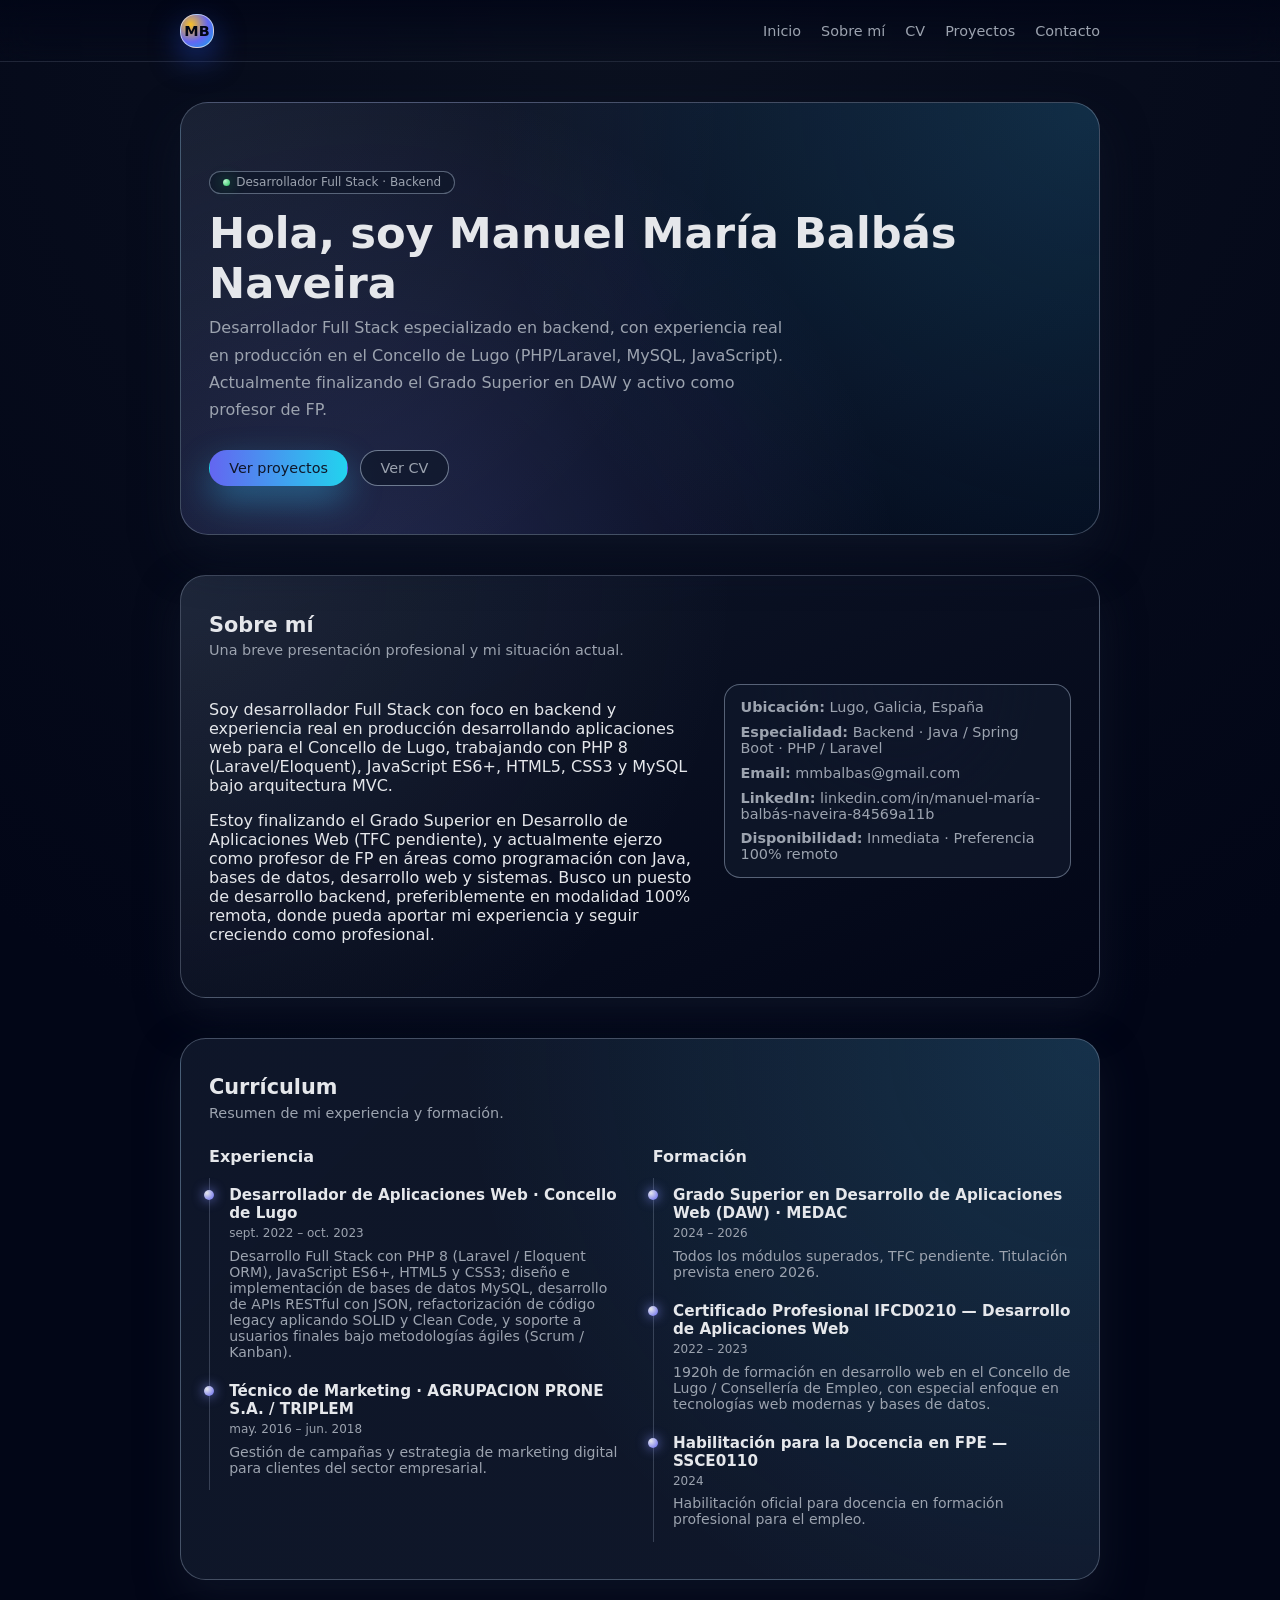
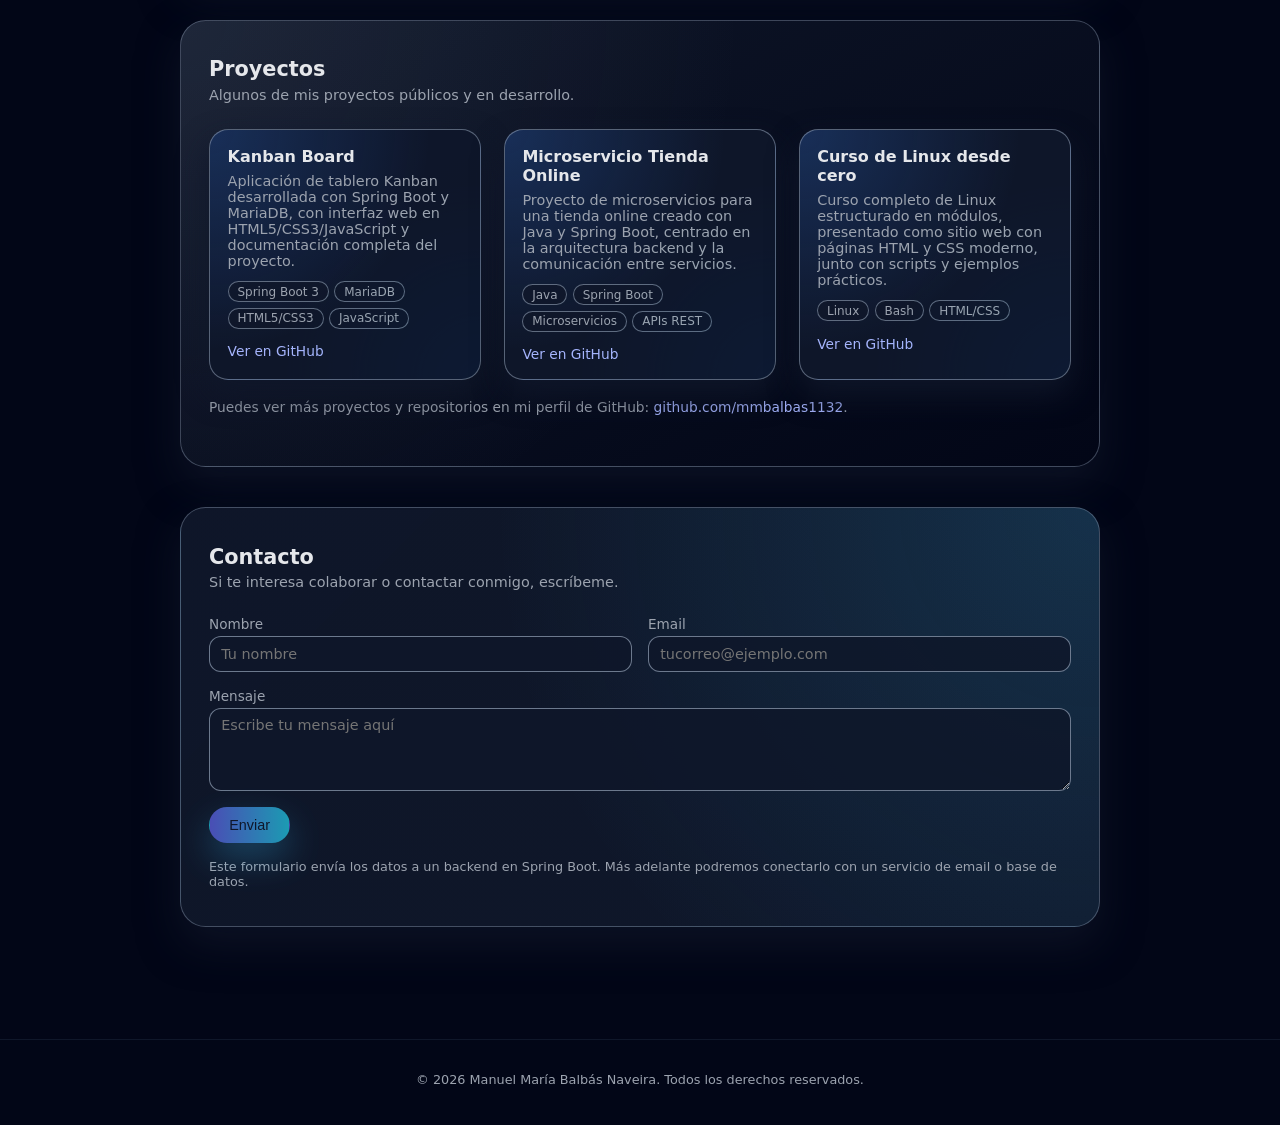
==== index.html @ 6eaaa9d7 "Initial commit" ====
<!DOCTYPE html>
<html lang="es">
  <head>
    <meta charset="UTF-8" />
    <meta name="viewport" content="width=device-width, initial-scale=1.0" />
    <title>Portafolio de Manuel María Balbás Naveira</title>
    <link rel="stylesheet" href="styles.css" />
  </head>
  <body>
    <header class="header">
      <div class="header__inner">
        <div class="logo">MB</div>
        <nav class="nav">
          <a href="#inicio">Inicio</a>
          <a href="#sobre-mi">Sobre mí</a>
          <a href="#cv">CV</a>
          <a href="#proyectos">Proyectos</a>
          <a href="#contacto">Contacto</a>
        </nav>
      </div>
    </header>

    <main>
      <section id="inicio" class="hero">
        <div class="hero__content">
          <p class="hero__tag">Desarrollador Full Stack · Backend</p>
          <h1>Hola, soy Manuel María Balbás Naveira</h1>
          <p class="hero__subtitle">
            Desarrollador Full Stack especializado en backend, con experiencia real en producción
            en el Concello de Lugo (PHP/Laravel, MySQL, JavaScript). Actualmente finalizando el
            Grado Superior en DAW y activo como profesor de FP.
          </p>
          <div class="hero__actions">
            <a href="#proyectos" class="btn btn--primary">Ver proyectos</a>
            <a href="#cv" class="btn btn--ghost">Ver CV</a>
          </div>
        </div>
      </section>

      <section id="sobre-mi" class="section">
        <div class="section__header">
          <h2>Sobre mí</h2>
          <p>Una breve presentación profesional y mi situación actual.</p>
        </div>
        <div class="grid-2">
          <div>
            <p>
              Soy desarrollador Full Stack con foco en backend y experiencia real en producción
              desarrollando aplicaciones web para el Concello de Lugo, trabajando con PHP 8
              (Laravel/Eloquent), JavaScript ES6+, HTML5, CSS3 y MySQL bajo arquitectura MVC.
            </p>
            <p>
              Estoy finalizando el Grado Superior en Desarrollo de Aplicaciones Web (TFC pendiente),
              y actualmente ejerzo como profesor de FP en áreas como programación con Java,
              bases de datos, desarrollo web y sistemas. Busco un puesto de desarrollo backend,
              preferiblemente en modalidad 100% remota, donde pueda aportar mi experiencia y seguir
              creciendo como profesional.
            </p>
          </div>
          <div class="section__info-list">
            <div><strong>Ubicación:</strong> Lugo, Galicia, España</div>
            <div><strong>Especialidad:</strong> Backend · Java / Spring Boot · PHP / Laravel</div>
            <div><strong>Email:</strong> mmbalbas@gmail.com</div>
            <div><strong>LinkedIn:</strong> linkedin.com/in/manuel-maría-balbás-naveira-84569a11b</div>
            <div><strong>Disponibilidad:</strong> Inmediata · Preferencia 100% remoto</div>
          </div>
        </div>
      </section>

      <section id="cv" class="section section--alt">
        <div class="section__header">
          <h2>Currículum</h2>
          <p>Resumen de mi experiencia y formación.</p>
        </div>
        <div class="cv">
          <div class="cv__column">
            <h3>Experiencia</h3>
            <ul class="timeline">
              <li>
                <h4>Desarrollador de Aplicaciones Web · Concello de Lugo</h4>
                <span class="timeline__date">sept. 2022 – oct. 2023</span>
                <p>
                  Desarrollo Full Stack con PHP 8 (Laravel / Eloquent ORM), JavaScript ES6+, HTML5 y
                  CSS3; diseño e implementación de bases de datos MySQL, desarrollo de APIs RESTful
                  con JSON, refactorización de código legacy aplicando SOLID y Clean Code, y soporte
                  a usuarios finales bajo metodologías ágiles (Scrum / Kanban).
                </p>
              </li>
              <li>
                <h4>Técnico de Marketing · AGRUPACION PRONE S.A. / TRIPLEM</h4>
                <span class="timeline__date">may. 2016 – jun. 2018</span>
                <p>
                  Gestión de campañas y estrategia de marketing digital para clientes del sector
                  empresarial.
                </p>
              </li>
            </ul>
          </div>
          <div class="cv__column">
            <h3>Formación</h3>
            <ul class="timeline">
              <li>
                <h4>Grado Superior en Desarrollo de Aplicaciones Web (DAW) · MEDAC</h4>
                <span class="timeline__date">2024 – 2026</span>
                <p>
                  Todos los módulos superados, TFC pendiente. Titulación prevista enero 2026.
                </p>
              </li>
              <li>
                <h4>Certificado Profesional IFCD0210 — Desarrollo de Aplicaciones Web</h4>
                <span class="timeline__date">2022 – 2023</span>
                <p>
                  1920h de formación en desarrollo web en el Concello de Lugo / Consellería de Empleo,
                  con especial enfoque en tecnologías web modernas y bases de datos.
                </p>
              </li>
              <li>
                <h4>Habilitación para la Docencia en FPE — SSCE0110</h4>
                <span class="timeline__date">2024</span>
                <p>Habilitación oficial para docencia en formación profesional para el empleo.</p>
              </li>
            </ul>
          </div>
        </div>
      </section>

      <section id="proyectos" class="section">
        <div class="section__header">
          <h2>Proyectos</h2>
          <p>Algunos de mis proyectos públicos y en desarrollo.</p>
        </div>
        <div class="projects-grid">
          <article class="card">
            <h3>Kanban Board</h3>
            <p>
              Aplicación de tablero Kanban desarrollada con Spring Boot y MariaDB, con interfaz web
              en HTML5/CSS3/JavaScript y documentación completa del proyecto.
            </p>
            <div class="card__tags">
              <span>Spring Boot 3</span>
              <span>MariaDB</span>
              <span>HTML5/CSS3</span>
              <span>JavaScript</span>
            </div>
            <a href="https://github.com/mmbalbas1132/kanban-board" class="card__link" target="_blank" rel="noreferrer">
              Ver en GitHub
            </a>
          </article>
          <article class="card">
            <h3>Microservicio Tienda Online</h3>
            <p>
              Proyecto de microservicios para una tienda online creado con Java y Spring Boot,
              centrado en la arquitectura backend y la comunicación entre servicios.
            </p>
            <div class="card__tags">
              <span>Java</span>
              <span>Spring Boot</span>
              <span>Microservicios</span>
              <span>APIs REST</span>
            </div>
            <a
              href="https://github.com/mmbalbas1132/Microservicio_Spring_Boot_Core_de_Tienda_Online"
              class="card__link"
              target="_blank"
              rel="noreferrer"
            >
              Ver en GitHub
            </a>
          </article>
          <article class="card">
            <h3>Curso de Linux desde cero</h3>
            <p>
              Curso completo de Linux estructurado en módulos, presentado como sitio web con
              páginas HTML y CSS moderno, junto con scripts y ejemplos prácticos.
            </p>
            <div class="card__tags">
              <span>Linux</span>
              <span>Bash</span>
              <span>HTML/CSS</span>
            </div>
            <a
              href="https://github.com/mmbalbas1132/linux-curso-desde-cero"
              class="card__link"
              target="_blank"
              rel="noreferrer"
            >
              Ver en GitHub
            </a>
          </article>
        </div>
        <p style="margin-top: 1.2rem; font-size: 0.86rem; color: #9ca3af;">
          Puedes ver más proyectos y repositorios en mi perfil de GitHub:
          <a
            href="https://github.com/mmbalbas1132"
            target="_blank"
            rel="noreferrer"
            style="color: #a5b4fc;"
            >github.com/mmbalbas1132</a
          >.
        </p>
      </section>

      <section id="contacto" class="section section--alt">
        <div class="section__header">
          <h2>Contacto</h2>
          <p>Si te interesa colaborar o contactar conmigo, escríbeme.</p>
        </div>
        <form id="contact-form" class="contact-form">
          <div class="form-row">
            <div class="form-field">
              <label for="nombre">Nombre</label>
              <input id="nombre" name="nombre" type="text" placeholder="Tu nombre" required />
            </div>
            <div class="form-field">
              <label for="email">Email</label>
              <input
                id="email"
                name="email"
                type="email"
                placeholder="tucorreo@ejemplo.com"
                required
              />
            </div>
          </div>
          <div class="form-field">
              <label for="mensaje">Mensaje</label>
            <textarea
              id="mensaje"
                name="mensaje"
              rows="4"
              placeholder="Escribe tu mensaje aquí"
                required
              ></textarea>
          </div>
          <button type="submit" class="btn btn--primary">
            Enviar
          </button>
          <p class="form-note">
            Este formulario envía los datos a un backend en Spring Boot. Más adelante podremos
            conectarlo con un servicio de email o base de datos.
          </p>
        </form>
      </section>
    </main>

    <footer class="footer">
      <p>&copy; <span id="year"></span> Manuel María Balbás Naveira. Todos los derechos reservados.</p>
    </footer>

    <script>
      // Actualiza dinámicamente el año del pie de página
      document.getElementById("year").textContent = new Date().getFullYear();

      // Lógica del formulario de contacto (frontend)
      const form = document.getElementById("contact-form");
      form.addEventListener("submit", async (event) => {
        event.preventDefault();

        const nombre = document.getElementById("nombre").value.trim();
        const email = document.getElementById("email").value.trim();
        const mensaje = document.getElementById("mensaje").value.trim();

        // Validación mínima en cliente antes de llamar al backend
        if (!nombre || !email || !mensaje) {
          alert("Por favor, completa todos los campos.");
          return;
        }

        try {
          const response = await fetch("http://localhost:8080/api/contact", {
            method: "POST",
            headers: {
              "Content-Type": "application/json",
            },
            body: JSON.stringify({ nombre, email, mensaje }),
          });

          const data = await response.json().catch(() => null);

          if (!response.ok) {
            alert(
              (data && data.message) ||
                "Ha ocurrido un error al enviar el mensaje. Inténtalo de nuevo más tarde."
            );
            return;
          }

          alert((data && data.message) || "Mensaje enviado correctamente.");
          form.reset();
        } catch (error) {
          // Mensaje genérico para no filtrar detalles internos del servidor
          alert("No se ha podido contactar con el servidor. ¿Está el backend arrancado?");
        }
      });
    </script>
  </body>
</html>
---- styles.css ----
:root {
  --bg: #050816;
  --bg-alt: #0b1020;
  --card-bg: #111827;
  --accent: #6366f1;
  --accent-soft: rgba(99, 102, 241, 0.12);
  --accent-strong: rgba(129, 140, 248, 0.5);
  --text: #e5e7eb;
  --text-soft: #9ca3af;
  --border-subtle: rgba(148, 163, 184, 0.3);
  --radius-lg: 16px;
  --radius-pill: 999px;
  --shadow-soft: 0 22px 45px rgba(15, 23, 42, 0.65);
}

*,
*::before,
*::after {
  box-sizing: border-box;
}

body {
  margin: 0;
  font-family: system-ui, -apple-system, BlinkMacSystemFont, "Segoe UI", sans-serif;
  background: radial-gradient(circle at top, #0b1120 0, #020617 40%, #020617 100%);
  color: var(--text);
}

a {
  color: inherit;
  text-decoration: none;
}

img {
  max-width: 100%;
  display: block;
}

.header {
  position: sticky;
  top: 0;
  z-index: 20;
  backdrop-filter: blur(18px);
  background: linear-gradient(to bottom, rgba(2, 6, 23, 0.9), transparent);
  border-bottom: 1px solid rgba(148, 163, 184, 0.2);
}

.header__inner {
  max-width: 960px;
  margin: 0 auto;
  padding: 0.85rem 1.25rem;
  display: flex;
  align-items: center;
  justify-content: space-between;
}

.logo {
  width: 34px;
  height: 34px;
  border-radius: 1rem;
  background: radial-gradient(circle at 30% 30%, #fbbf24, #6366f1 55%, #0ea5e9 100%);
  border: 1px solid rgba(248, 250, 252, 0.6);
  display: flex;
  align-items: center;
  justify-content: center;
  font-weight: 700;
  font-size: 0.9rem;
  color: #020617;
  box-shadow: 0 12px 30px rgba(30, 64, 175, 0.65);
}

.nav {
  display: flex;
  gap: 1.25rem;
  font-size: 0.9rem;
}

.nav a {
  position: relative;
  color: var(--text-soft);
}

.nav a::after {
  content: "";
  position: absolute;
  left: 0;
  bottom: -0.25rem;
  width: 0;
  height: 2px;
  background: linear-gradient(to right, #6366f1, #22d3ee);
  border-radius: 999px;
  transition: width 0.25s ease;
}

.nav a:hover {
  color: var(--text);
}

.nav a:hover::after {
  width: 100%;
}

main {
  max-width: 960px;
  margin: 0 auto;
  padding: 1.5rem 1.25rem 3rem;
}

.hero {
  display: grid;
  grid-template-columns: minmax(0, 1.4fr);
  gap: 2.5rem;
  padding: 3.5rem 1.75rem 3rem;
  margin: 1rem 0 2rem;
  border-radius: 1.75rem;
  border: 1px solid rgba(148, 163, 184, 0.4);
  background:
    radial-gradient(circle at top right, rgba(56, 189, 248, 0.18), transparent 60%),
    radial-gradient(circle at 20% 120%, rgba(129, 140, 248, 0.22), transparent 60%),
    linear-gradient(to bottom right, rgba(15, 23, 42, 0.96), rgba(2, 6, 23, 0.98));
  box-shadow: var(--shadow-soft);
  position: relative;
  overflow: hidden;
}

.hero::before {
  content: "";
  position: absolute;
  inset: 0;
  background-image: radial-gradient(circle at 0 0, rgba(248, 250, 252, 0.12), transparent 55%);
  opacity: 0.4;
  pointer-events: none;
}

.hero__content {
  position: relative;
  z-index: 1;
}

.hero__tag {
  display: inline-flex;
  align-items: center;
  gap: 0.4rem;
  padding: 0.2rem 0.8rem;
  border-radius: var(--radius-pill);
  background: rgba(15, 23, 42, 0.75);
  border: 1px solid rgba(148, 163, 184, 0.55);
  color: var(--text-soft);
  font-size: 0.75rem;
  margin-bottom: 0.9rem;
}

.hero__tag::before {
  content: "";
  width: 7px;
  height: 7px;
  border-radius: 999px;
  background: radial-gradient(circle at 30% 30%, #bbf7d0, #22c55e);
  box-shadow: 0 0 14px rgba(34, 197, 94, 0.8);
}

.hero h1 {
  font-size: clamp(2.1rem, 4vw, 2.7rem);
  margin: 0 0 0.4rem;
}

.hero__subtitle {
  margin: 0;
  color: var(--text-soft);
  max-width: 36rem;
  line-height: 1.7;
}

.hero__actions {
  display: flex;
  flex-wrap: wrap;
  gap: 0.75rem;
  margin-top: 1.7rem;
}

.btn {
  display: inline-flex;
  align-items: center;
  justify-content: center;
  padding: 0.55rem 1.2rem;
  border-radius: var(--radius-pill);
  font-size: 0.9rem;
  font-weight: 500;
  border: 1px solid transparent;
  cursor: pointer;
  transition: background 0.18s ease, transform 0.12s ease, box-shadow 0.18s ease, border-color 0.18s ease;
}

.btn--primary {
  background: linear-gradient(to right, #6366f1, #22d3ee);
  color: #0f172a;
  box-shadow: 0 15px 35px rgba(56, 189, 248, 0.4);
}

.btn--primary:hover {
  transform: translateY(-1px);
  box-shadow: 0 18px 40px rgba(56, 189, 248, 0.55);
}

.btn--ghost {
  background: rgba(15, 23, 42, 0.7);
  border-color: rgba(148, 163, 184, 0.7);
  color: var(--text-soft);
}

.btn--ghost:hover {
  border-color: rgba(248, 250, 252, 0.9);
  color: var(--text);
}

.section {
  margin: 2.5rem 0;
  padding: 2.3rem 1.75rem;
  border-radius: 1.6rem;
  border: 1px solid rgba(148, 163, 184, 0.4);
  background: radial-gradient(circle at top left, rgba(148, 163, 184, 0.12), transparent 55%),
    linear-gradient(to bottom right, rgba(15, 23, 42, 0.96), rgba(2, 6, 23, 0.98));
  box-shadow: 0 18px 40px rgba(15, 23, 42, 0.7);
}

.section--alt {
  background: radial-gradient(circle at top right, rgba(56, 189, 248, 0.16), transparent 60%),
    linear-gradient(135deg, rgba(15, 23, 42, 0.95), rgba(15, 23, 42, 1));
}

.section__header {
  margin-bottom: 1.6rem;
}

.section__header h2 {
  margin: 0;
  font-size: 1.3rem;
}

.section__header p {
  margin: 0.35rem 0 0;
  color: var(--text-soft);
  font-size: 0.9rem;
}

.grid-2 {
  display: grid;
  grid-template-columns: minmax(0, 1.4fr) minmax(0, 1fr);
  gap: 1.75rem;
  align-items: flex-start;
}

.section__info-list {
  display: flex;
  flex-direction: column;
  gap: 0.55rem;
  padding: 0.9rem 1rem;
  border-radius: 1rem;
  background: radial-gradient(circle at top, rgba(15, 23, 42, 0.7), transparent 55%),
    rgba(15, 23, 42, 0.9);
  border: 1px solid rgba(148, 163, 184, 0.55);
  font-size: 0.9rem;
  color: var(--text-soft);
}

.cv {
  display: grid;
  grid-template-columns: repeat(2, minmax(0, 1fr));
  gap: 1.6rem;
}

.cv__column h3 {
  margin: 0 0 0.8rem;
  font-size: 1rem;
}

.timeline {
  list-style: none;
  padding: 0;
  margin: 0;
  border-left: 1px solid var(--border-subtle);
}

.timeline li {
  position: relative;
  padding: 0.5rem 0 0.9rem 1.2rem;
}

.timeline li::before {
  content: "";
  position: absolute;
  left: -6px;
  top: 0.75rem;
  width: 10px;
  height: 10px;
  border-radius: 999px;
  background: radial-gradient(circle at 30% 30%, #e5e7eb, #6366f1);
  box-shadow: 0 0 12px rgba(129, 140, 248, 0.9);
}

.timeline h4 {
  margin: 0;
  font-size: 0.95rem;
}

.timeline__date {
  display: inline-block;
  margin-top: 0.15rem;
  font-size: 0.75rem;
  color: var(--text-soft);
}

.timeline p {
  margin: 0.4rem 0 0;
  font-size: 0.88rem;
  color: var(--text-soft);
}

.projects-grid {
  display: grid;
  grid-template-columns: repeat(3, minmax(0, 1fr));
  gap: 1.4rem;
}

.card {
  border-radius: 1.2rem;
  padding: 1.1rem 1.1rem 1rem;
  background: radial-gradient(circle at top left, rgba(59, 130, 246, 0.23), transparent 60%),
    rgba(15, 23, 42, 0.98);
  border: 1px solid rgba(148, 163, 184, 0.55);
  box-shadow: 0 14px 30px rgba(15, 23, 42, 0.9);
  position: relative;
  overflow: hidden;
}

.card::after {
  content: "";
  position: absolute;
  inset: 0;
  background: radial-gradient(circle at bottom right, rgba(56, 189, 248, 0.22), transparent 55%);
  opacity: 0.75;
  mix-blend-mode: soft-light;
  pointer-events: none;
}

.card h3 {
  margin: 0 0 0.4rem;
  font-size: 1rem;
}

.card p {
  margin: 0 0 0.8rem;
  font-size: 0.9rem;
  color: var(--text-soft);
}

.card__tags {
  display: flex;
  flex-wrap: wrap;
  gap: 0.35rem;
  margin-bottom: 0.8rem;
}

.card__tags span {
  padding: 0.15rem 0.55rem;
  border-radius: 999px;
  background: rgba(15, 23, 42, 0.8);
  border: 1px solid rgba(148, 163, 184, 0.6);
  font-size: 0.75rem;
  color: var(--text-soft);
}

.card__link {
  position: relative;
  font-size: 0.86rem;
  color: #a5b4fc;
}

.card__link::after {
  content: "";
  position: absolute;
  left: 0;
  bottom: -0.15rem;
  width: 0;
  height: 1px;
  background: currentColor;
  transition: width 0.2s ease;
}

.card__link:hover::after {
  width: 100%;
}

.contact-form {
  display: flex;
  flex-direction: column;
  gap: 1rem;
  margin-top: 0.9rem;
}

.form-row {
  display: flex;
  gap: 1rem;
}

.form-field {
  flex: 1;
  display: flex;
  flex-direction: column;
  gap: 0.25rem;
  font-size: 0.85rem;
}

.form-field label {
  color: var(--text-soft);
}

.form-field input,
.form-field textarea {
  background: rgba(15, 23, 42, 0.85);
  border-radius: 0.75rem;
  border: 1px solid rgba(148, 163, 184, 0.7);
  padding: 0.55rem 0.7rem;
  color: var(--text);
  font-family: inherit;
  font-size: 0.9rem;
}

.form-field input:focus,
.form-field textarea:focus {
  outline: none;
  border-color: #6366f1;
  box-shadow: 0 0 0 1px rgba(99, 102, 241, 0.6);
}

.form-field textarea {
  resize: vertical;
}

.contact-form .btn {
  align-self: flex-start;
  opacity: 0.7;
  cursor: not-allowed;
}

.form-note {
  margin: 0;
  font-size: 0.8rem;
  color: var(--text-soft);
}

.footer {
  border-top: 1px solid rgba(15, 23, 42, 1);
  margin-top: 1.5rem;
  padding: 1.2rem 1.25rem 1.6rem;
  text-align: center;
  font-size: 0.8rem;
  color: var(--text-soft);
}

@media (max-width: 768px) {
  .header__inner {
    padding-inline: 1rem;
  }

  .nav {
    gap: 0.7rem;
    font-size: 0.8rem;
  }

  main {
    padding-inline: 1rem;
  }

  .hero {
    padding: 2.2rem 1.45rem 2.1rem;
    margin-top: 1.2rem;
  }

  .section {
    padding-inline: 1.45rem;
  }

  .grid-2,
  .cv,
  .projects-grid,
  .form-row {
    grid-template-columns: minmax(0, 1fr);
    display: grid;
  }

  .form-row {
    gap: 0.75rem;
  }
}
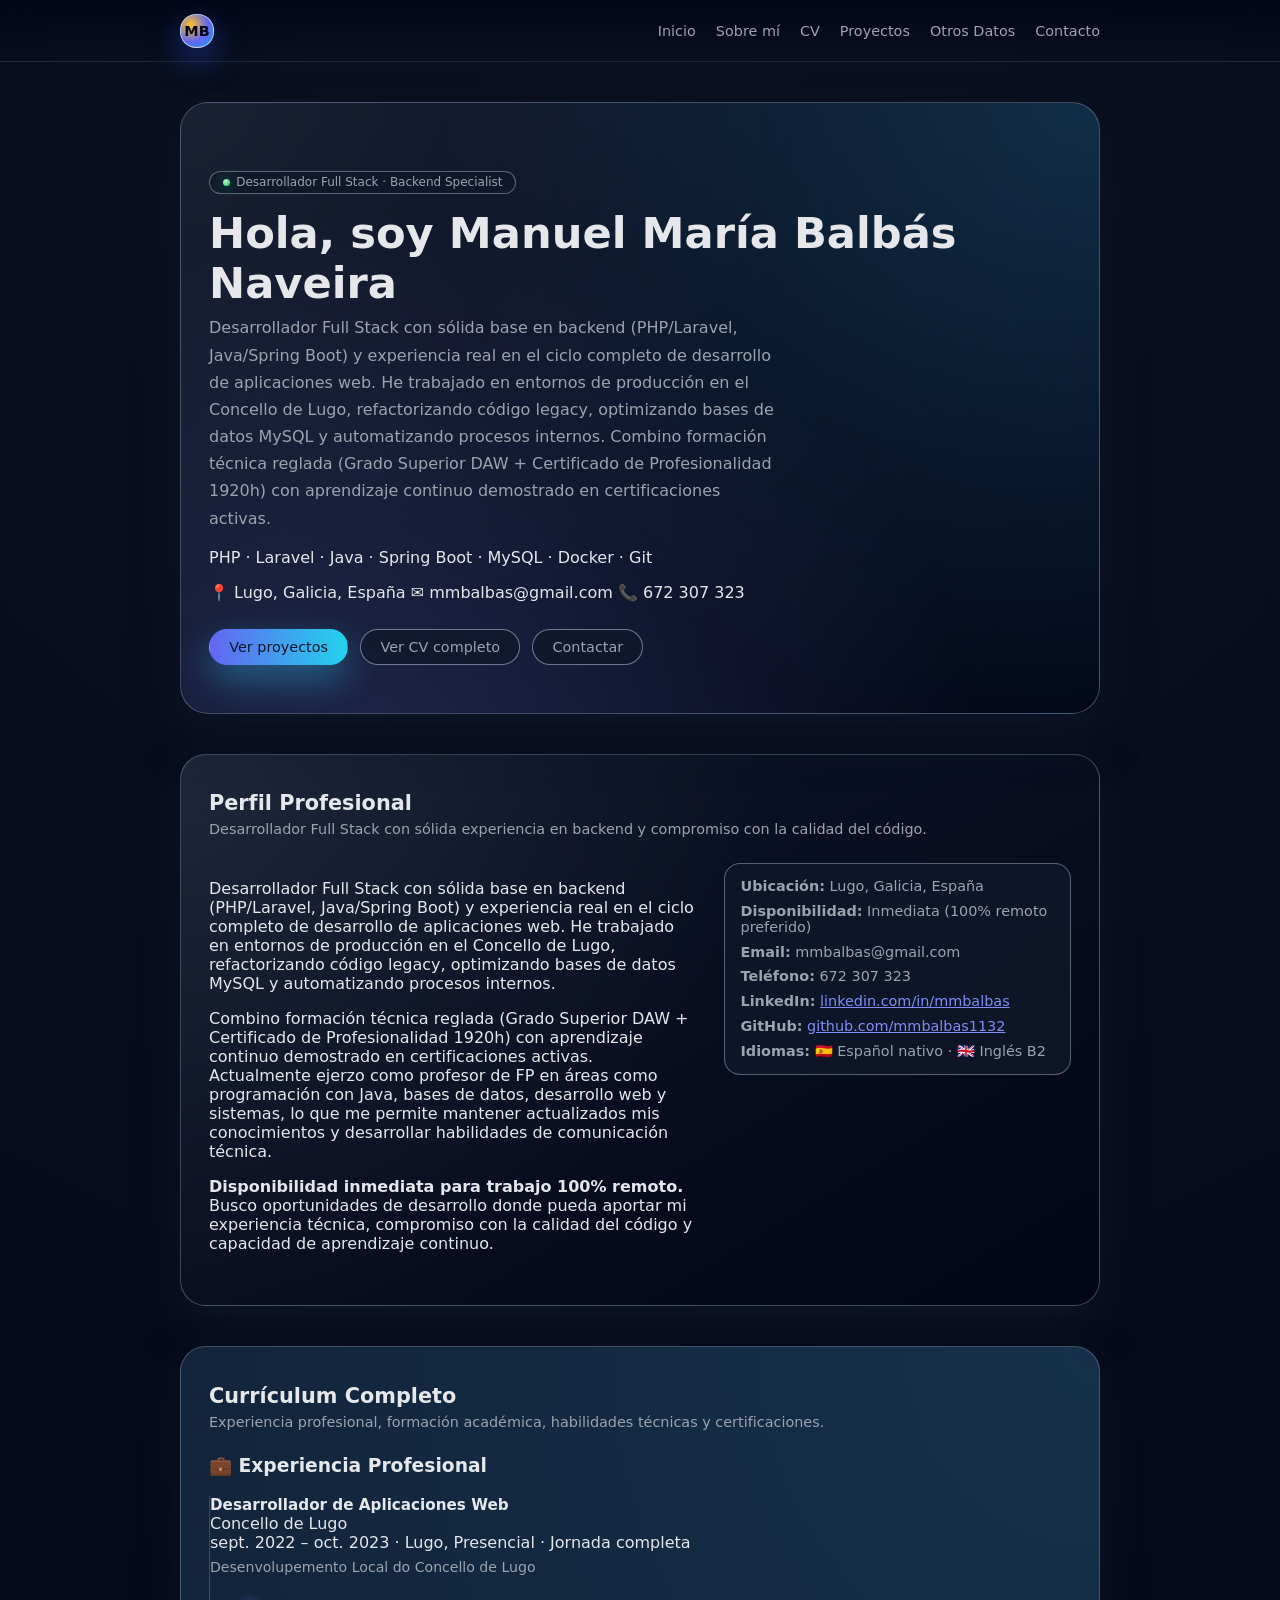
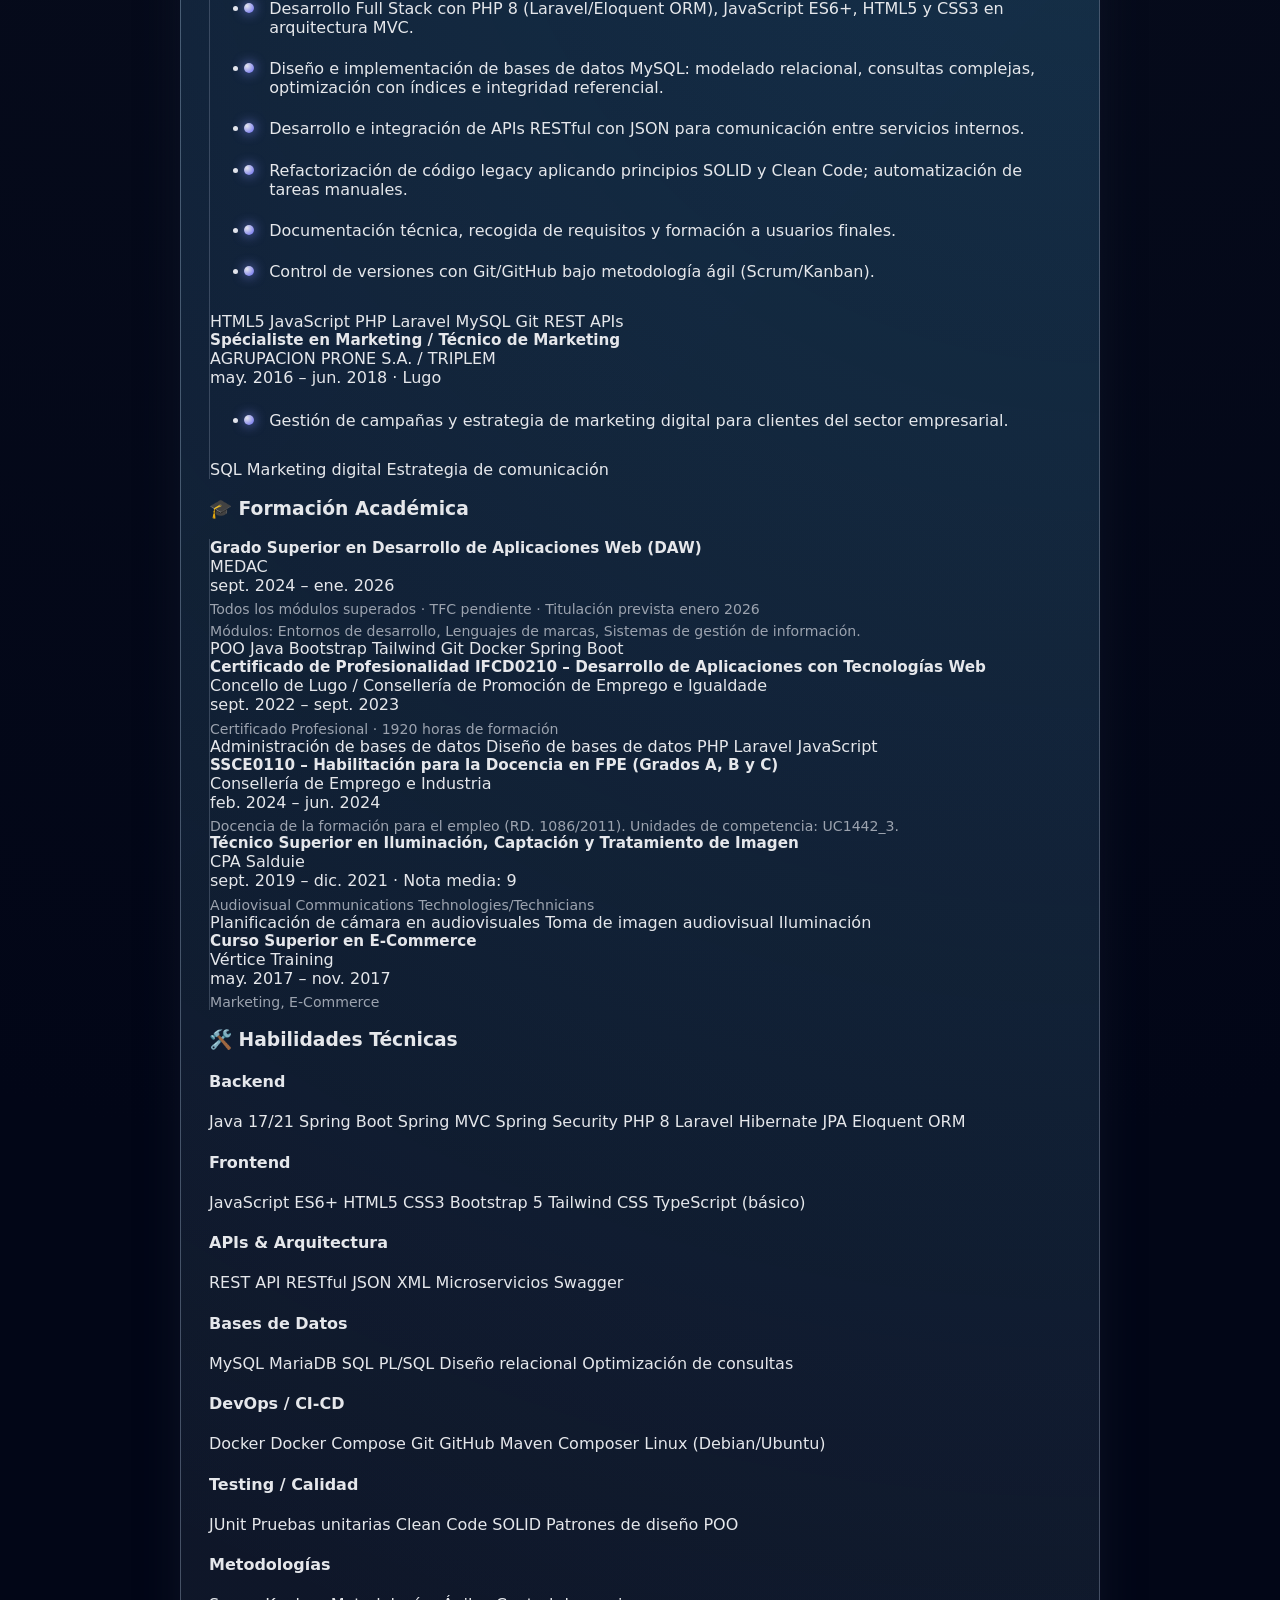
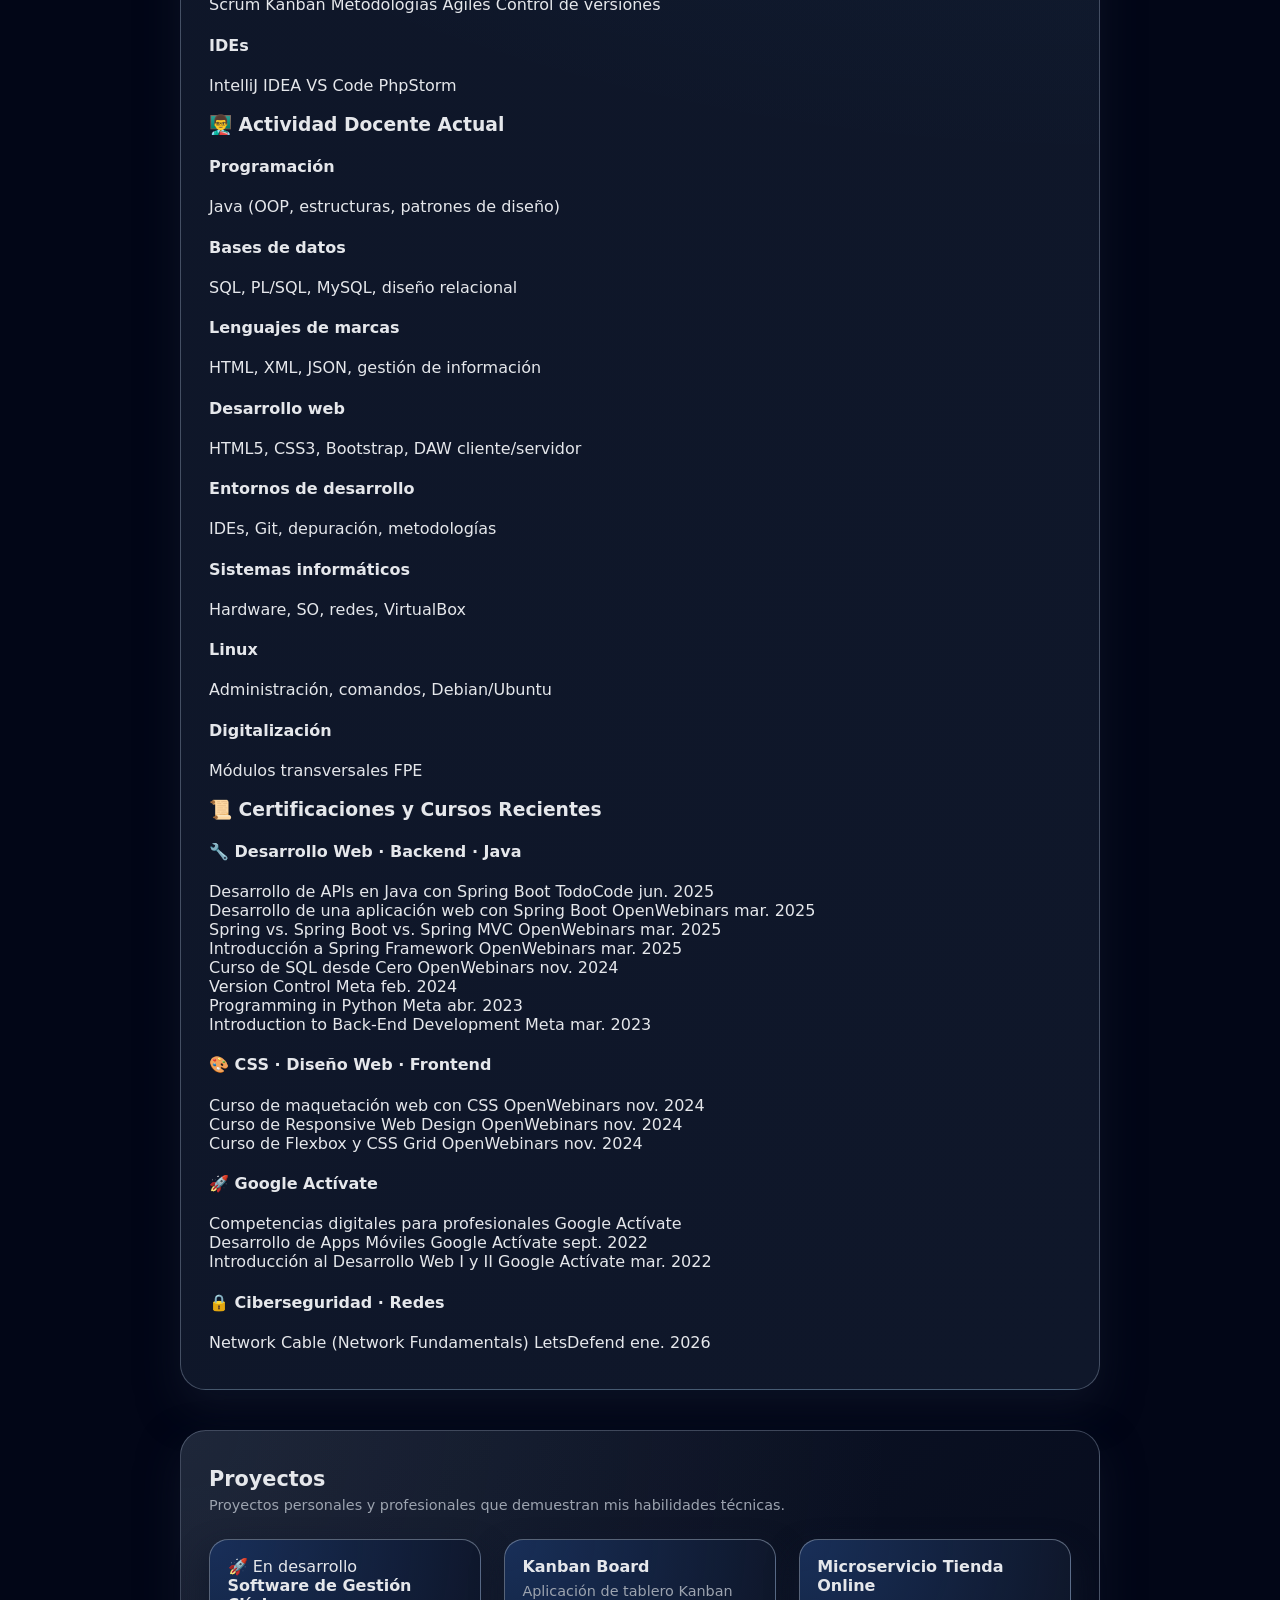
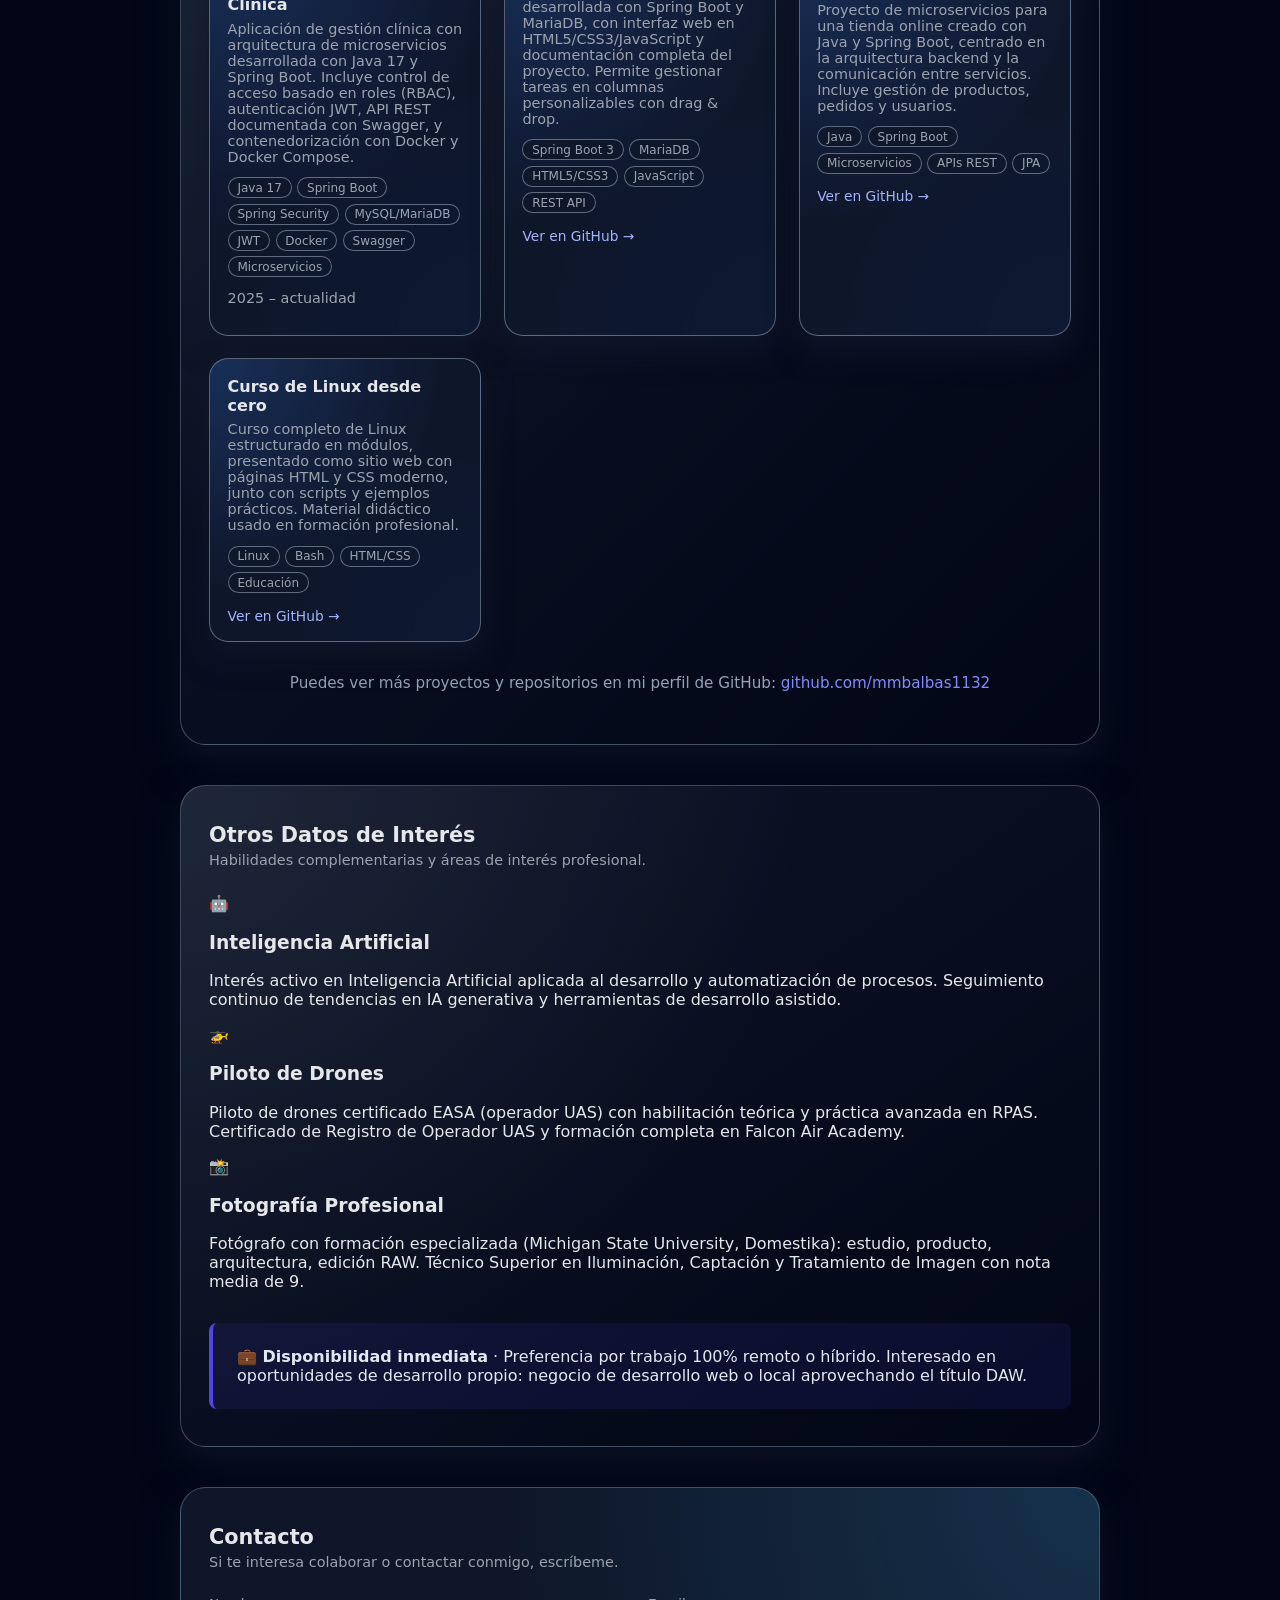
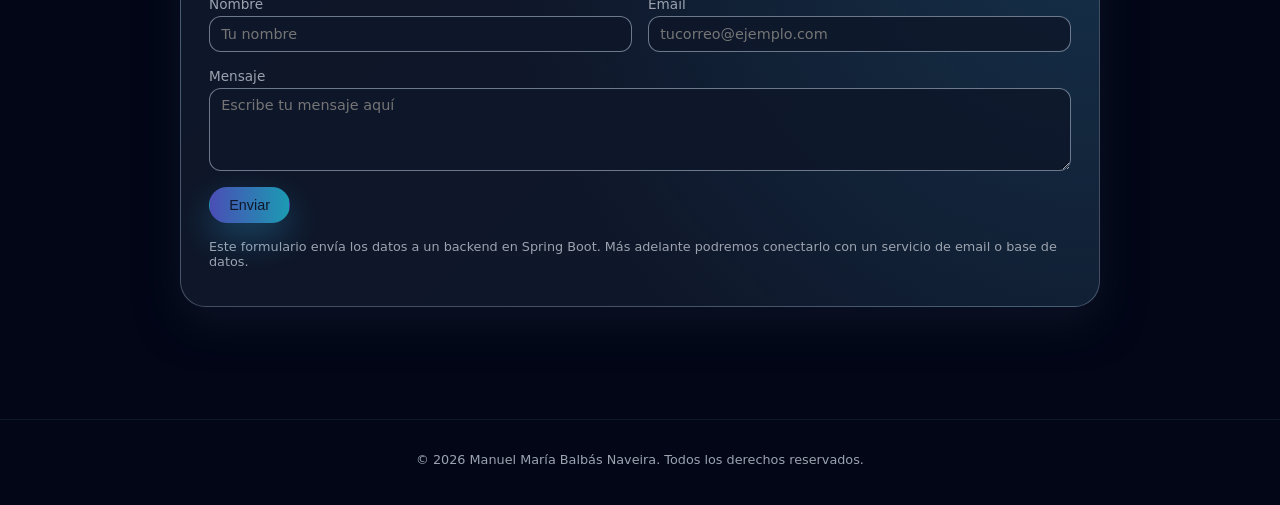
==== commit e35a8dd4: "Update index.html to enhance personal profile and project descriptions" ====
--- a/index.html
+++ b/index.html
@@ -15,6 +15,7 @@
           <a href="#sobre-mi">Sobre mí</a>
           <a href="#cv">CV</a>
           <a href="#proyectos">Proyectos</a>
+          <a href="#otros-datos">Otros Datos</a>
           <a href="#contacto">Contacto</a>
         </nav>
       </div>
@@ -23,103 +24,433 @@
     <main>
       <section id="inicio" class="hero">
         <div class="hero__content">
-          <p class="hero__tag">Desarrollador Full Stack · Backend</p>
+          <p class="hero__tag">Desarrollador Full Stack · Backend Specialist</p>
           <h1>Hola, soy Manuel María Balbás Naveira</h1>
           <p class="hero__subtitle">
-            Desarrollador Full Stack especializado en backend, con experiencia real en producción
-            en el Concello de Lugo (PHP/Laravel, MySQL, JavaScript). Actualmente finalizando el
-            Grado Superior en DAW y activo como profesor de FP.
+            Desarrollador Full Stack con sólida base en backend (PHP/Laravel, Java/Spring Boot) y experiencia real en el ciclo completo de desarrollo de aplicaciones web. He trabajado en entornos de producción en el Concello de Lugo, refactorizando código legacy, optimizando bases de datos MySQL y automatizando procesos internos. Combino formación técnica reglada (Grado Superior DAW + Certificado de Profesionalidad 1920h) con aprendizaje continuo demostrado en certificaciones activas.
           </p>
+          <p class="hero__tech-stack">
+            PHP · Laravel · Java · Spring Boot · MySQL · Docker · Git
+          </p>
+          <div class="hero__contact-info">
+            <span>📍 Lugo, Galicia, España</span>
+            <span>✉ mmbalbas@gmail.com</span>
+            <span>📞 672 307 323</span>
+          </div>
           <div class="hero__actions">
             <a href="#proyectos" class="btn btn--primary">Ver proyectos</a>
-            <a href="#cv" class="btn btn--ghost">Ver CV</a>
+            <a href="#cv" class="btn btn--ghost">Ver CV completo</a>
+            <a href="#contacto" class="btn btn--ghost">Contactar</a>
           </div>
         </div>
       </section>
 
       <section id="sobre-mi" class="section">
         <div class="section__header">
-          <h2>Sobre mí</h2>
-          <p>Una breve presentación profesional y mi situación actual.</p>
+          <h2>Perfil Profesional</h2>
+          <p>Desarrollador Full Stack con sólida experiencia en backend y compromiso con la calidad del código.</p>
         </div>
         <div class="grid-2">
           <div>
             <p>
-              Soy desarrollador Full Stack con foco en backend y experiencia real en producción
-              desarrollando aplicaciones web para el Concello de Lugo, trabajando con PHP 8
-              (Laravel/Eloquent), JavaScript ES6+, HTML5, CSS3 y MySQL bajo arquitectura MVC.
-            </p>
-            <p>
-              Estoy finalizando el Grado Superior en Desarrollo de Aplicaciones Web (TFC pendiente),
-              y actualmente ejerzo como profesor de FP en áreas como programación con Java,
-              bases de datos, desarrollo web y sistemas. Busco un puesto de desarrollo backend,
-              preferiblemente en modalidad 100% remota, donde pueda aportar mi experiencia y seguir
-              creciendo como profesional.
+              Desarrollador Full Stack con sólida base en backend (PHP/Laravel, Java/Spring Boot) y experiencia real en el ciclo completo de desarrollo de aplicaciones web. He trabajado en entornos de producción en el Concello de Lugo, refactorizando código legacy, optimizando bases de datos MySQL y automatizando procesos internos.
+            </p>
+            <p>
+              Combino formación técnica reglada (Grado Superior DAW + Certificado de Profesionalidad 1920h) con aprendizaje continuo demostrado en certificaciones activas. Actualmente ejerzo como profesor de FP en áreas como programación con Java, bases de datos, desarrollo web y sistemas, lo que me permite mantener actualizados mis conocimientos y desarrollar habilidades de comunicación técnica.
+            </p>
+            <p>
+              <strong>Disponibilidad inmediata para trabajo 100% remoto.</strong> Busco oportunidades de desarrollo donde pueda aportar mi experiencia técnica, compromiso con la calidad del código y capacidad de aprendizaje continuo.
             </p>
           </div>
           <div class="section__info-list">
             <div><strong>Ubicación:</strong> Lugo, Galicia, España</div>
-            <div><strong>Especialidad:</strong> Backend · Java / Spring Boot · PHP / Laravel</div>
+            <div><strong>Disponibilidad:</strong> Inmediata (100% remoto preferido)</div>
             <div><strong>Email:</strong> mmbalbas@gmail.com</div>
-            <div><strong>LinkedIn:</strong> linkedin.com/in/manuel-maría-balbás-naveira-84569a11b</div>
-            <div><strong>Disponibilidad:</strong> Inmediata · Preferencia 100% remoto</div>
+            <div><strong>Teléfono:</strong> 672 307 323</div>
+            <div><strong>LinkedIn:</strong> <a href="https://www.linkedin.com/in/manuel-maría-balbás-naveira-84569a11b/" target="_blank" rel="noopener" style="color: #818cf8; text-decoration: underline;">linkedin.com/in/mmbalbas</a></div>
+            <div><strong>GitHub:</strong> <a href="https://github.com/mmbalbas1132" target="_blank" rel="noopener" style="color: #818cf8; text-decoration: underline;">github.com/mmbalbas1132</a></div>
+            <div><strong>Idiomas:</strong> 🇪🇸 Español nativo · 🇬🇧 Inglés B2</div>
           </div>
         </div>
       </section>
 
       <section id="cv" class="section section--alt">
         <div class="section__header">
-          <h2>Currículum</h2>
-          <p>Resumen de mi experiencia y formación.</p>
-        </div>
-        <div class="cv">
-          <div class="cv__column">
-            <h3>Experiencia</h3>
-            <ul class="timeline">
-              <li>
-                <h4>Desarrollador de Aplicaciones Web · Concello de Lugo</h4>
-                <span class="timeline__date">sept. 2022 – oct. 2023</span>
-                <p>
-                  Desarrollo Full Stack con PHP 8 (Laravel / Eloquent ORM), JavaScript ES6+, HTML5 y
-                  CSS3; diseño e implementación de bases de datos MySQL, desarrollo de APIs RESTful
-                  con JSON, refactorización de código legacy aplicando SOLID y Clean Code, y soporte
-                  a usuarios finales bajo metodologías ágiles (Scrum / Kanban).
-                </p>
-              </li>
-              <li>
-                <h4>Técnico de Marketing · AGRUPACION PRONE S.A. / TRIPLEM</h4>
-                <span class="timeline__date">may. 2016 – jun. 2018</span>
-                <p>
-                  Gestión de campañas y estrategia de marketing digital para clientes del sector
-                  empresarial.
-                </p>
-              </li>
-            </ul>
-          </div>
-          <div class="cv__column">
-            <h3>Formación</h3>
-            <ul class="timeline">
-              <li>
-                <h4>Grado Superior en Desarrollo de Aplicaciones Web (DAW) · MEDAC</h4>
-                <span class="timeline__date">2024 – 2026</span>
-                <p>
-                  Todos los módulos superados, TFC pendiente. Titulación prevista enero 2026.
-                </p>
-              </li>
-              <li>
-                <h4>Certificado Profesional IFCD0210 — Desarrollo de Aplicaciones Web</h4>
-                <span class="timeline__date">2022 – 2023</span>
-                <p>
-                  1920h de formación en desarrollo web en el Concello de Lugo / Consellería de Empleo,
-                  con especial enfoque en tecnologías web modernas y bases de datos.
-                </p>
-              </li>
-              <li>
-                <h4>Habilitación para la Docencia en FPE — SSCE0110</h4>
-                <span class="timeline__date">2024</span>
-                <p>Habilitación oficial para docencia en formación profesional para el empleo.</p>
-              </li>
-            </ul>
+          <h2>Currículum Completo</h2>
+          <p>Experiencia profesional, formación académica, habilidades técnicas y certificaciones.</p>
+        </div>
+        
+        <!-- Experiencia Profesional -->
+        <div class="cv-section">
+          <h3 class="cv-section__title">💼 Experiencia Profesional</h3>
+          <div class="timeline">
+            <div class="timeline-item">
+              <div class="timeline-item__header">
+                <h4>Desarrollador de Aplicaciones Web</h4>
+                <span class="timeline-item__company">Concello de Lugo</span>
+              </div>
+              <span class="timeline-item__date">sept. 2022 – oct. 2023 · Lugo, Presencial · Jornada completa</span>
+              <p class="timeline-item__description">
+                Desenvolupemento Local do Concello de Lugo
+              </p>
+              <ul class="timeline-item__list">
+                <li>Desarrollo Full Stack con PHP 8 (Laravel/Eloquent ORM), JavaScript ES6+, HTML5 y CSS3 en arquitectura MVC.</li>
+                <li>Diseño e implementación de bases de datos MySQL: modelado relacional, consultas complejas, optimización con índices e integridad referencial.</li>
+                <li>Desarrollo e integración de APIs RESTful con JSON para comunicación entre servicios internos.</li>
+                <li>Refactorización de código legacy aplicando principios SOLID y Clean Code; automatización de tareas manuales.</li>
+                <li>Documentación técnica, recogida de requisitos y formación a usuarios finales.</li>
+                <li>Control de versiones con Git/GitHub bajo metodología ágil (Scrum/Kanban).</li>
+              </ul>
+              <div class="timeline-item__skills">
+                <span>HTML5</span>
+                <span>JavaScript</span>
+                <span>PHP</span>
+                <span>Laravel</span>
+                <span>MySQL</span>
+                <span>Git</span>
+                <span>REST APIs</span>
+              </div>
+            </div>
+
+            <div class="timeline-item">
+              <div class="timeline-item__header">
+                <h4>Spécialiste en Marketing / Técnico de Marketing</h4>
+                <span class="timeline-item__company">AGRUPACION PRONE S.A. / TRIPLEM</span>
+              </div>
+              <span class="timeline-item__date">may. 2016 – jun. 2018 · Lugo</span>
+              <ul class="timeline-item__list">
+                <li>Gestión de campañas y estrategia de marketing digital para clientes del sector empresarial.</li>
+              </ul>
+              <div class="timeline-item__skills">
+                <span>SQL</span>
+                <span>Marketing digital</span>
+                <span>Estrategia de comunicación</span>
+              </div>
+            </div>
+          </div>
+        </div>
+
+        <!-- Formación Académica -->
+        <div class="cv-section">
+          <h3 class="cv-section__title">🎓 Formación Académica</h3>
+          <div class="timeline">
+            <div class="timeline-item">
+              <div class="timeline-item__header">
+                <h4>Grado Superior en Desarrollo de Aplicaciones Web (DAW)</h4>
+                <span class="timeline-item__company">MEDAC</span>
+              </div>
+              <span class="timeline-item__date">sept. 2024 – ene. 2026</span>
+              <p class="timeline-item__description">
+                Todos los módulos superados · TFC pendiente · Titulación prevista enero 2026
+              </p>
+              <p>Módulos: Entornos de desarrollo, Lenguajes de marcas, Sistemas de gestión de información.</p>
+              <div class="timeline-item__skills">
+                <span>POO</span>
+                <span>Java</span>
+                <span>Bootstrap</span>
+                <span>Tailwind</span>
+                <span>Git</span>
+                <span>Docker</span>
+                <span>Spring Boot</span>
+              </div>
+            </div>
+
+            <div class="timeline-item">
+              <div class="timeline-item__header">
+                <h4>Certificado de Profesionalidad IFCD0210 – Desarrollo de Aplicaciones con Tecnologías Web</h4>
+                <span class="timeline-item__company">Concello de Lugo / Consellería de Promoción de Emprego e Igualdade</span>
+              </div>
+              <span class="timeline-item__date">sept. 2022 – sept. 2023</span>
+              <p class="timeline-item__description">
+                Certificado Profesional · 1920 horas de formación
+              </p>
+              <div class="timeline-item__skills">
+                <span>Administración de bases de datos</span>
+                <span>Diseño de bases de datos</span>
+                <span>PHP</span>
+                <span>Laravel</span>
+                <span>JavaScript</span>
+              </div>
+            </div>
+
+            <div class="timeline-item">
+              <div class="timeline-item__header">
+                <h4>SSCE0110 – Habilitación para la Docencia en FPE (Grados A, B y C)</h4>
+                <span class="timeline-item__company">Consellería de Emprego e Industria</span>
+              </div>
+              <span class="timeline-item__date">feb. 2024 – jun. 2024</span>
+              <p class="timeline-item__description">
+                Docencia de la formación para el empleo (RD. 1086/2011). Unidades de competencia: UC1442_3.
+              </p>
+            </div>
+
+            <div class="timeline-item">
+              <div class="timeline-item__header">
+                <h4>Técnico Superior en Iluminación, Captación y Tratamiento de Imagen</h4>
+                <span class="timeline-item__company">CPA Salduie</span>
+              </div>
+              <span class="timeline-item__date">sept. 2019 – dic. 2021 · Nota media: 9</span>
+              <p class="timeline-item__description">
+                Audiovisual Communications Technologies/Technicians
+              </p>
+              <div class="timeline-item__skills">
+                <span>Planificación de cámara en audiovisuales</span>
+                <span>Toma de imagen audiovisual</span>
+                <span>Iluminación</span>
+              </div>
+            </div>
+
+            <div class="timeline-item">
+              <div class="timeline-item__header">
+                <h4>Curso Superior en E-Commerce</h4>
+                <span class="timeline-item__company">Vértice Training</span>
+              </div>
+              <span class="timeline-item__date">may. 2017 – nov. 2017</span>
+              <p class="timeline-item__description">Marketing, E-Commerce</p>
+            </div>
+          </div>
+        </div>
+
+        <!-- Habilidades Técnicas -->
+        <div class="cv-section">
+          <h3 class="cv-section__title">🛠️ Habilidades Técnicas</h3>
+          <div class="skills-grid">
+            <div class="skill-category">
+              <h4>Backend</h4>
+              <div class="skill-tags">
+                <span>Java 17/21</span>
+                <span>Spring Boot</span>
+                <span>Spring MVC</span>
+                <span>Spring Security</span>
+                <span>PHP 8</span>
+                <span>Laravel</span>
+                <span>Hibernate</span>
+                <span>JPA</span>
+                <span>Eloquent ORM</span>
+              </div>
+            </div>
+
+            <div class="skill-category">
+              <h4>Frontend</h4>
+              <div class="skill-tags">
+                <span>JavaScript ES6+</span>
+                <span>HTML5</span>
+                <span>CSS3</span>
+                <span>Bootstrap 5</span>
+                <span>Tailwind CSS</span>
+                <span>TypeScript (básico)</span>
+              </div>
+            </div>
+
+            <div class="skill-category">
+              <h4>APIs & Arquitectura</h4>
+              <div class="skill-tags">
+                <span>REST API</span>
+                <span>RESTful</span>
+                <span>JSON</span>
+                <span>XML</span>
+                <span>Microservicios</span>
+                <span>Swagger</span>
+              </div>
+            </div>
+
+            <div class="skill-category">
+              <h4>Bases de Datos</h4>
+              <div class="skill-tags">
+                <span>MySQL</span>
+                <span>MariaDB</span>
+                <span>SQL</span>
+                <span>PL/SQL</span>
+                <span>Diseño relacional</span>
+                <span>Optimización de consultas</span>
+              </div>
+            </div>
+
+            <div class="skill-category">
+              <h4>DevOps / CI-CD</h4>
+              <div class="skill-tags">
+                <span>Docker</span>
+                <span>Docker Compose</span>
+                <span>Git</span>
+                <span>GitHub</span>
+                <span>Maven</span>
+                <span>Composer</span>
+                <span>Linux (Debian/Ubuntu)</span>
+              </div>
+            </div>
+
+            <div class="skill-category">
+              <h4>Testing / Calidad</h4>
+              <div class="skill-tags">
+                <span>JUnit</span>
+                <span>Pruebas unitarias</span>
+                <span>Clean Code</span>
+                <span>SOLID</span>
+                <span>Patrones de diseño</span>
+                <span>POO</span>
+              </div>
+            </div>
+
+            <div class="skill-category">
+              <h4>Metodologías</h4>
+              <div class="skill-tags">
+                <span>Scrum</span>
+                <span>Kanban</span>
+                <span>Metodologías Ágiles</span>
+                <span>Control de versiones</span>
+              </div>
+            </div>
+
+            <div class="skill-category">
+              <h4>IDEs</h4>
+              <div class="skill-tags">
+                <span>IntelliJ IDEA</span>
+                <span>VS Code</span>
+                <span>PhpStorm</span>
+              </div>
+            </div>
+          </div>
+        </div>
+
+        <!-- Actividad Docente -->
+        <div class="cv-section">
+          <h3 class="cv-section__title">👨‍🏫 Actividad Docente Actual </h3>
+          <div class="teaching-grid">
+            <div class="teaching-item">
+              <h4>Programación</h4>
+              <p>Java (OOP, estructuras, patrones de diseño)</p>
+            </div>
+            <div class="teaching-item">
+              <h4>Bases de datos</h4>
+              <p>SQL, PL/SQL, MySQL, diseño relacional</p>
+            </div>
+            <div class="teaching-item">
+              <h4>Lenguajes de marcas</h4>
+              <p>HTML, XML, JSON, gestión de información</p>
+            </div>
+            <div class="teaching-item">
+              <h4>Desarrollo web</h4>
+              <p>HTML5, CSS3, Bootstrap, DAW cliente/servidor</p>
+            </div>
+            <div class="teaching-item">
+              <h4>Entornos de desarrollo</h4>
+              <p>IDEs, Git, depuración, metodologías</p>
+            </div>
+            <div class="teaching-item">
+              <h4>Sistemas informáticos</h4>
+              <p>Hardware, SO, redes, VirtualBox</p>
+            </div>
+            <div class="teaching-item">
+              <h4>Linux</h4>
+              <p>Administración, comandos, Debian/Ubuntu</p>
+            </div>
+            <div class="teaching-item">
+              <h4>Digitalización</h4>
+              <p>Módulos transversales FPE</p>
+            </div>
+          </div>
+        </div>
+
+        <!-- Certificaciones -->
+        <div class="cv-section">
+          <h3 class="cv-section__title">📜 Certificaciones y Cursos Recientes</h3>
+          
+          <div class="certifications-category">
+            <h4>🔧 Desarrollo Web · Backend · Java</h4>
+            <div class="certifications-list">
+              <div class="cert-item">
+                <span class="cert-name">Desarrollo de APIs en Java con Spring Boot</span>
+                <span class="cert-org">TodoCode</span>
+                <span class="cert-date">jun. 2025</span>
+              </div>
+              <div class="cert-item">
+                <span class="cert-name">Desarrollo de una aplicación web con Spring Boot</span>
+                <span class="cert-org">OpenWebinars</span>
+                <span class="cert-date">mar. 2025</span>
+              </div>
+              <div class="cert-item">
+                <span class="cert-name">Spring vs. Spring Boot vs. Spring MVC</span>
+                <span class="cert-org">OpenWebinars</span>
+                <span class="cert-date">mar. 2025</span>
+              </div>
+              <div class="cert-item">
+                <span class="cert-name">Introducción a Spring Framework</span>
+                <span class="cert-org">OpenWebinars</span>
+                <span class="cert-date">mar. 2025</span>
+              </div>
+              <div class="cert-item">
+                <span class="cert-name">Curso de SQL desde Cero</span>
+                <span class="cert-org">OpenWebinars</span>
+                <span class="cert-date">nov. 2024</span>
+              </div>
+              <div class="cert-item">
+                <span class="cert-name">Version Control</span>
+                <span class="cert-org">Meta</span>
+                <span class="cert-date">feb. 2024</span>
+              </div>
+              <div class="cert-item">
+                <span class="cert-name">Programming in Python</span>
+                <span class="cert-org">Meta</span>
+                <span class="cert-date">abr. 2023</span>
+              </div>
+              <div class="cert-item">
+                <span class="cert-name">Introduction to Back-End Development</span>
+                <span class="cert-org">Meta</span>
+                <span class="cert-date">mar. 2023</span>
+              </div>
+            </div>
+          </div>
+
+          <div class="certifications-category">
+            <h4>🎨 CSS · Diseño Web · Frontend</h4>
+            <div class="certifications-list">
+              <div class="cert-item">
+                <span class="cert-name">Curso de maquetación web con CSS</span>
+                <span class="cert-org">OpenWebinars</span>
+                <span class="cert-date">nov. 2024</span>
+              </div>
+              <div class="cert-item">
+                <span class="cert-name">Curso de Responsive Web Design</span>
+                <span class="cert-org">OpenWebinars</span>
+                <span class="cert-date">nov. 2024</span>
+              </div>
+              <div class="cert-item">
+                <span class="cert-name">Curso de Flexbox y CSS Grid</span>
+                <span class="cert-org">OpenWebinars</span>
+                <span class="cert-date">nov. 2024</span>
+              </div>
+            </div>
+          </div>
+
+          <div class="certifications-category">
+            <h4>🚀 Google Actívate</h4>
+            <div class="certifications-list">
+              <div class="cert-item">
+                <span class="cert-name">Competencias digitales para profesionales</span>
+                <span class="cert-org">Google Actívate</span>
+              </div>
+              <div class="cert-item">
+                <span class="cert-name">Desarrollo de Apps Móviles</span>
+                <span class="cert-org">Google Actívate</span>
+                <span class="cert-date">sept. 2022</span>
+              </div>
+              <div class="cert-item">
+                <span class="cert-name">Introducción al Desarrollo Web I y II</span>
+                <span class="cert-org">Google Actívate</span>
+                <span class="cert-date">mar. 2022</span>
+              </div>
+            </div>
+          </div>
+
+          <div class="certifications-category">
+            <h4>🔒 Ciberseguridad · Redes</h4>
+            <div class="certifications-list">
+              <div class="cert-item">
+                <span class="cert-name">Network Cable (Network Fundamentals)</span>
+                <span class="cert-org">LetsDefend</span>
+                <span class="cert-date">ene. 2026</span>
+              </div>
+            </div>
           </div>
         </div>
       </section>
@@ -127,77 +458,149 @@
       <section id="proyectos" class="section">
         <div class="section__header">
           <h2>Proyectos</h2>
-          <p>Algunos de mis proyectos públicos y en desarrollo.</p>
-        </div>
+          <p>Proyectos personales y profesionales que demuestran mis habilidades técnicas.</p>
+        </div>
+        
         <div class="projects-grid">
+          <article class="card card--featured">
+            <div class="card__badge">🚀 En desarrollo</div>
+            <h3>Software de Gestión Clínica</h3>
+            <p>
+              Aplicación de gestión clínica con arquitectura de microservicios desarrollada con Java 17 y Spring Boot.
+              Incluye control de acceso basado en roles (RBAC), autenticación JWT, API REST documentada con Swagger,
+              y contenedorización con Docker y Docker Compose.
+            </p>
+            <div class="card__tags">
+              <span>Java 17</span>
+              <span>Spring Boot</span>
+              <span>Spring Security</span>
+              <span>MySQL/MariaDB</span>
+              <span>JWT</span>
+              <span>Docker</span>
+              <span>Swagger</span>
+              <span>Microservicios</span>
+            </div>
+            <p class="card__status">2025 – actualidad</p>
+          </article>
+
           <article class="card">
             <h3>Kanban Board</h3>
             <p>
               Aplicación de tablero Kanban desarrollada con Spring Boot y MariaDB, con interfaz web
-              en HTML5/CSS3/JavaScript y documentación completa del proyecto.
+              en HTML5/CSS3/JavaScript y documentación completa del proyecto. Permite gestionar tareas
+              en columnas personalizables con drag & drop.
             </p>
             <div class="card__tags">
               <span>Spring Boot 3</span>
               <span>MariaDB</span>
               <span>HTML5/CSS3</span>
               <span>JavaScript</span>
-            </div>
-            <a href="https://github.com/mmbalbas1132/kanban-board" class="card__link" target="_blank" rel="noreferrer">
-              Ver en GitHub
+              <span>REST API</span>
+            </div>
+            <a href="https://github.com/mmbalbas1132/kanban-board" class="card__link" target="_blank" rel="noopener noreferrer">
+              Ver en GitHub →
             </a>
           </article>
+
           <article class="card">
             <h3>Microservicio Tienda Online</h3>
             <p>
               Proyecto de microservicios para una tienda online creado con Java y Spring Boot,
-              centrado en la arquitectura backend y la comunicación entre servicios.
+              centrado en la arquitectura backend y la comunicación entre servicios. Incluye gestión
+              de productos, pedidos y usuarios.
             </p>
             <div class="card__tags">
               <span>Java</span>
               <span>Spring Boot</span>
               <span>Microservicios</span>
               <span>APIs REST</span>
+              <span>JPA</span>
             </div>
             <a
               href="https://github.com/mmbalbas1132/Microservicio_Spring_Boot_Core_de_Tienda_Online"
               class="card__link"
               target="_blank"
-              rel="noreferrer"
+              rel="noopener noreferrer"
             >
-              Ver en GitHub
+              Ver en GitHub →
             </a>
           </article>
+
           <article class="card">
             <h3>Curso de Linux desde cero</h3>
             <p>
               Curso completo de Linux estructurado en módulos, presentado como sitio web con
-              páginas HTML y CSS moderno, junto con scripts y ejemplos prácticos.
+              páginas HTML y CSS moderno, junto con scripts y ejemplos prácticos. Material didáctico
+              usado en formación profesional.
             </p>
             <div class="card__tags">
               <span>Linux</span>
               <span>Bash</span>
               <span>HTML/CSS</span>
+              <span>Educación</span>
             </div>
             <a
               href="https://github.com/mmbalbas1132/linux-curso-desde-cero"
               class="card__link"
               target="_blank"
-              rel="noreferrer"
+              rel="noopener noreferrer"
             >
-              Ver en GitHub
+              Ver en GitHub →
             </a>
           </article>
         </div>
-        <p style="margin-top: 1.2rem; font-size: 0.86rem; color: #9ca3af;">
+
+        <p style="margin-top: 2rem; text-align: center; font-size: 0.95rem; color: #94a3b8;">
           Puedes ver más proyectos y repositorios en mi perfil de GitHub:
           <a
             href="https://github.com/mmbalbas1132"
             target="_blank"
-            rel="noreferrer"
-            style="color: #a5b4fc;"
+            rel="noopener noreferrer"
+            style="color: #818cf8; text-decoration: none; font-weight: 500;"
             >github.com/mmbalbas1132</a
-          >.
+          >
         </p>
+      </section>
+
+      <section id="otros-datos" class="section">
+        <div class="section__header">
+          <h2>Otros Datos de Interés</h2>
+          <p>Habilidades complementarias y áreas de interés profesional.</p>
+        </div>
+        <div class="grid-3">
+          <div class="info-card">
+            <div class="info-card__icon">🤖</div>
+            <h3>Inteligencia Artificial</h3>
+            <p>
+              Interés activo en Inteligencia Artificial aplicada al desarrollo y automatización de procesos.
+              Seguimiento continuo de tendencias en IA generativa y herramientas de desarrollo asistido.
+            </p>
+          </div>
+          <div class="info-card">
+            <div class="info-card__icon">🚁</div>
+            <h3>Piloto de Drones</h3>
+            <p>
+              Piloto de drones certificado EASA (operador UAS) con habilitación teórica y práctica avanzada
+              en RPAS. Certificado de Registro de Operador UAS y formación completa en Falcon Air Academy.
+            </p>
+          </div>
+          <div class="info-card">
+            <div class="info-card__icon">📸</div>
+            <h3>Fotografía Profesional</h3>
+            <p>
+              Fotógrafo con formación especializada (Michigan State University, Domestika): estudio, producto,
+              arquitectura, edición RAW. Técnico Superior en Iluminación, Captación y Tratamiento de Imagen
+              con nota media de 9.
+            </p>
+          </div>
+        </div>
+        <div style="margin-top: 2rem; padding: 1.5rem; background: rgba(79, 70, 229, 0.1); border-radius: 8px; border-left: 4px solid #4f46e5;">
+          <p style="margin: 0; font-size: 1rem; color: #e2e8f0;">
+            <strong>💼 Disponibilidad inmediata</strong> · Preferencia por trabajo 100% remoto o híbrido.
+            Interesado en oportunidades de desarrollo propio: negocio de desarrollo web o local aprovechando
+            el título DAW.
+          </p>
+        </div>
       </section>
 
       <section id="contacto" class="section section--alt">
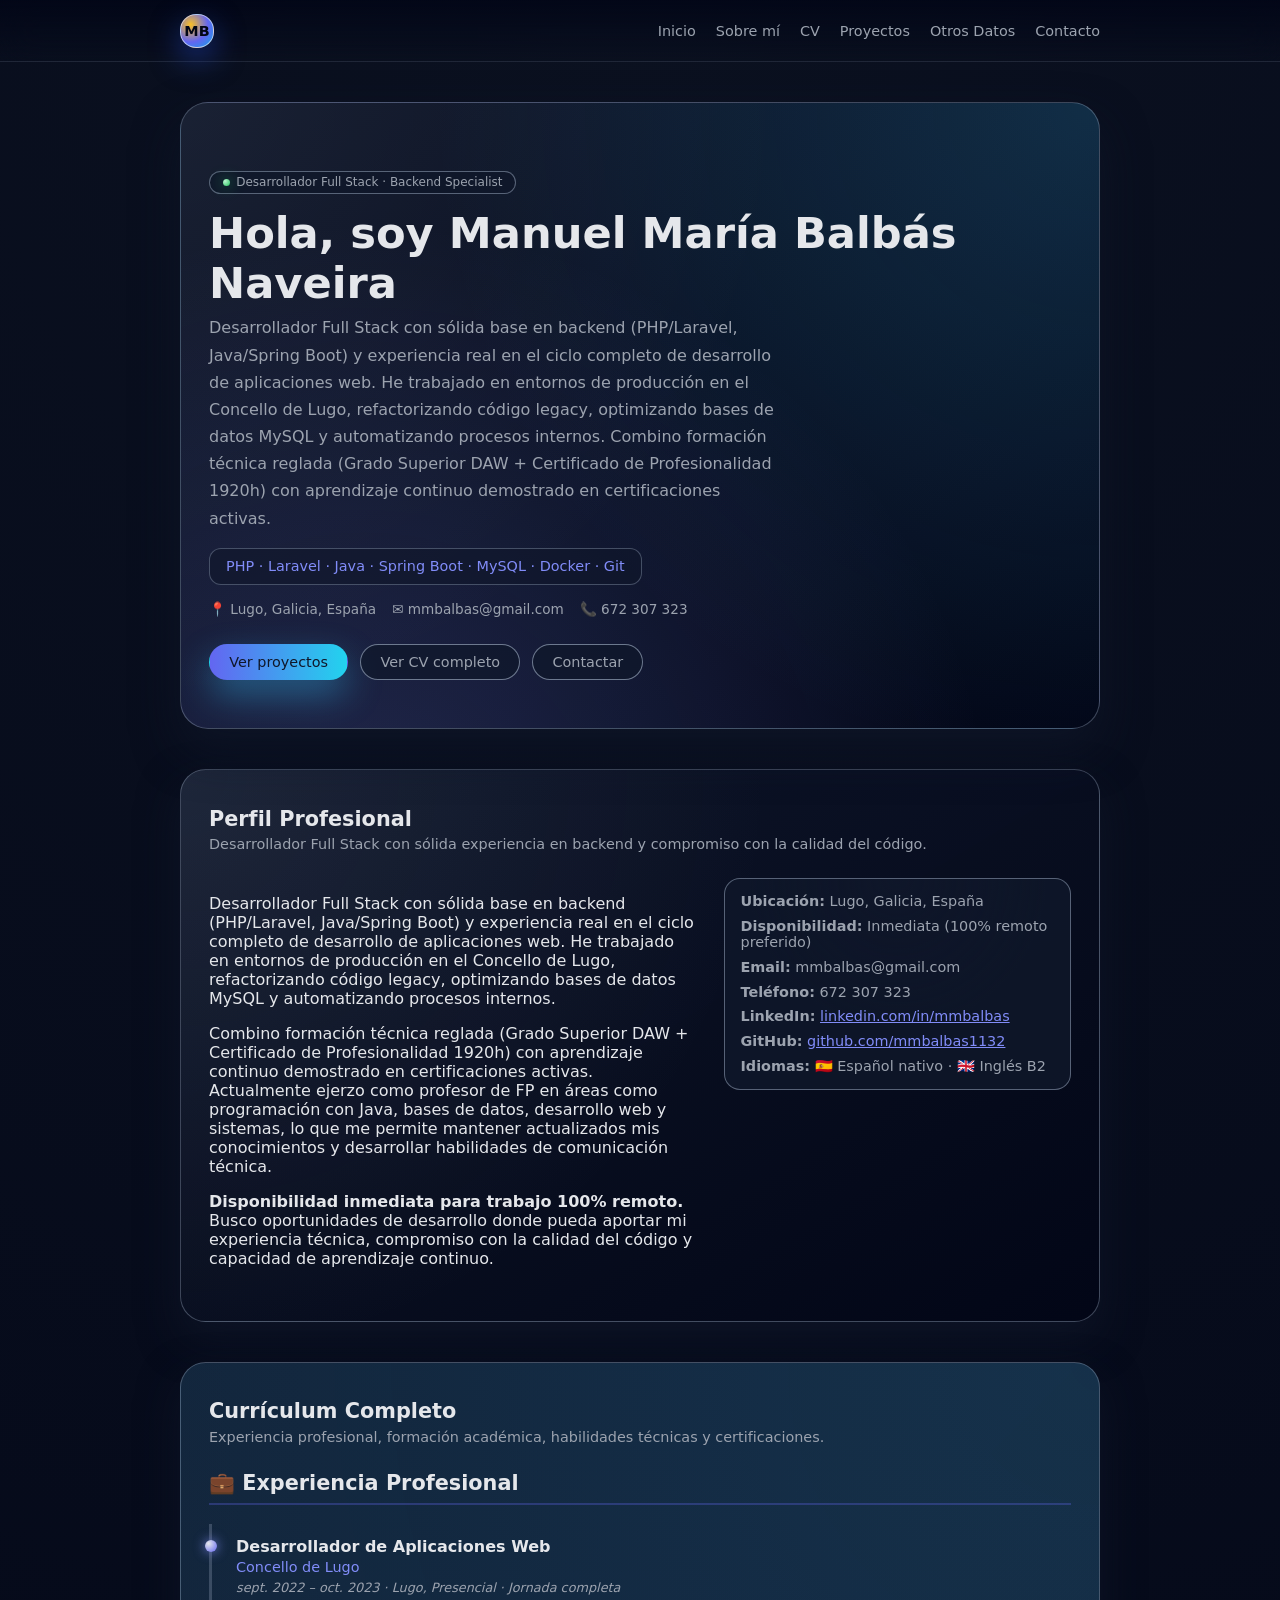
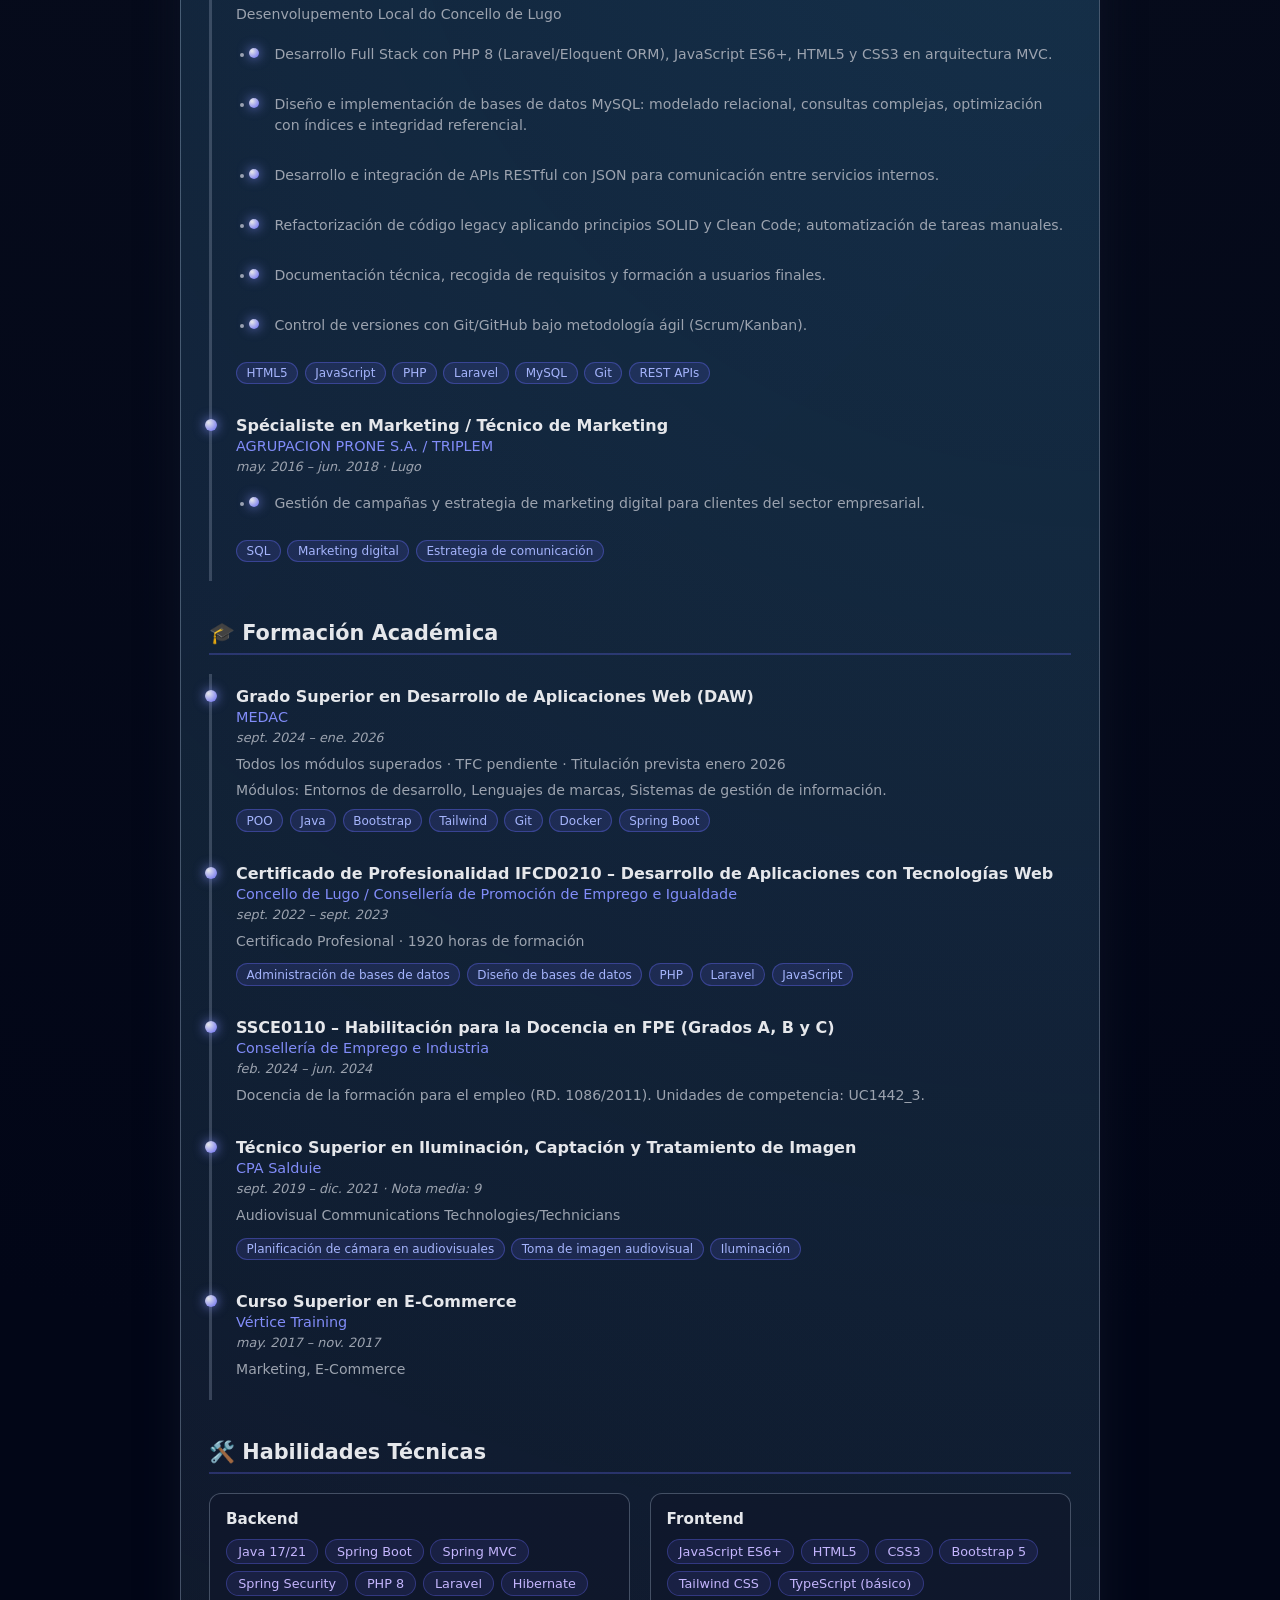
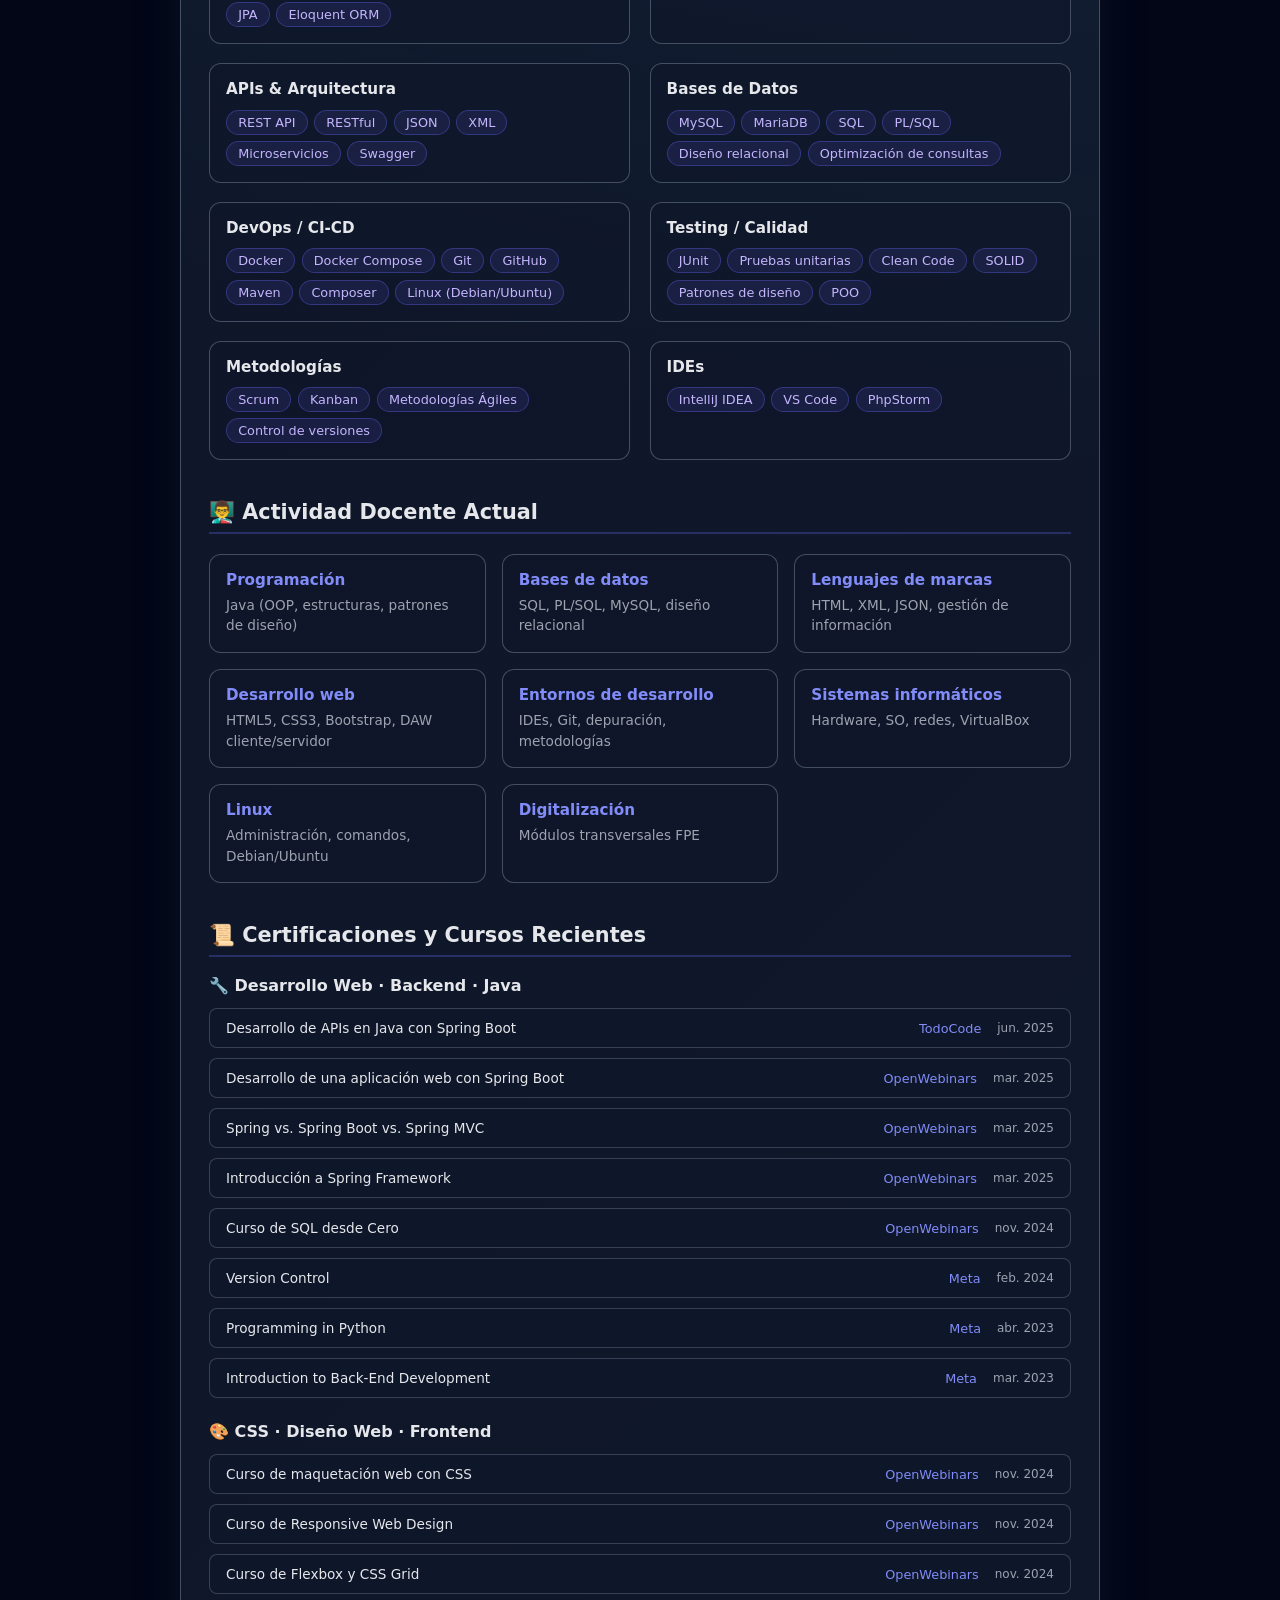
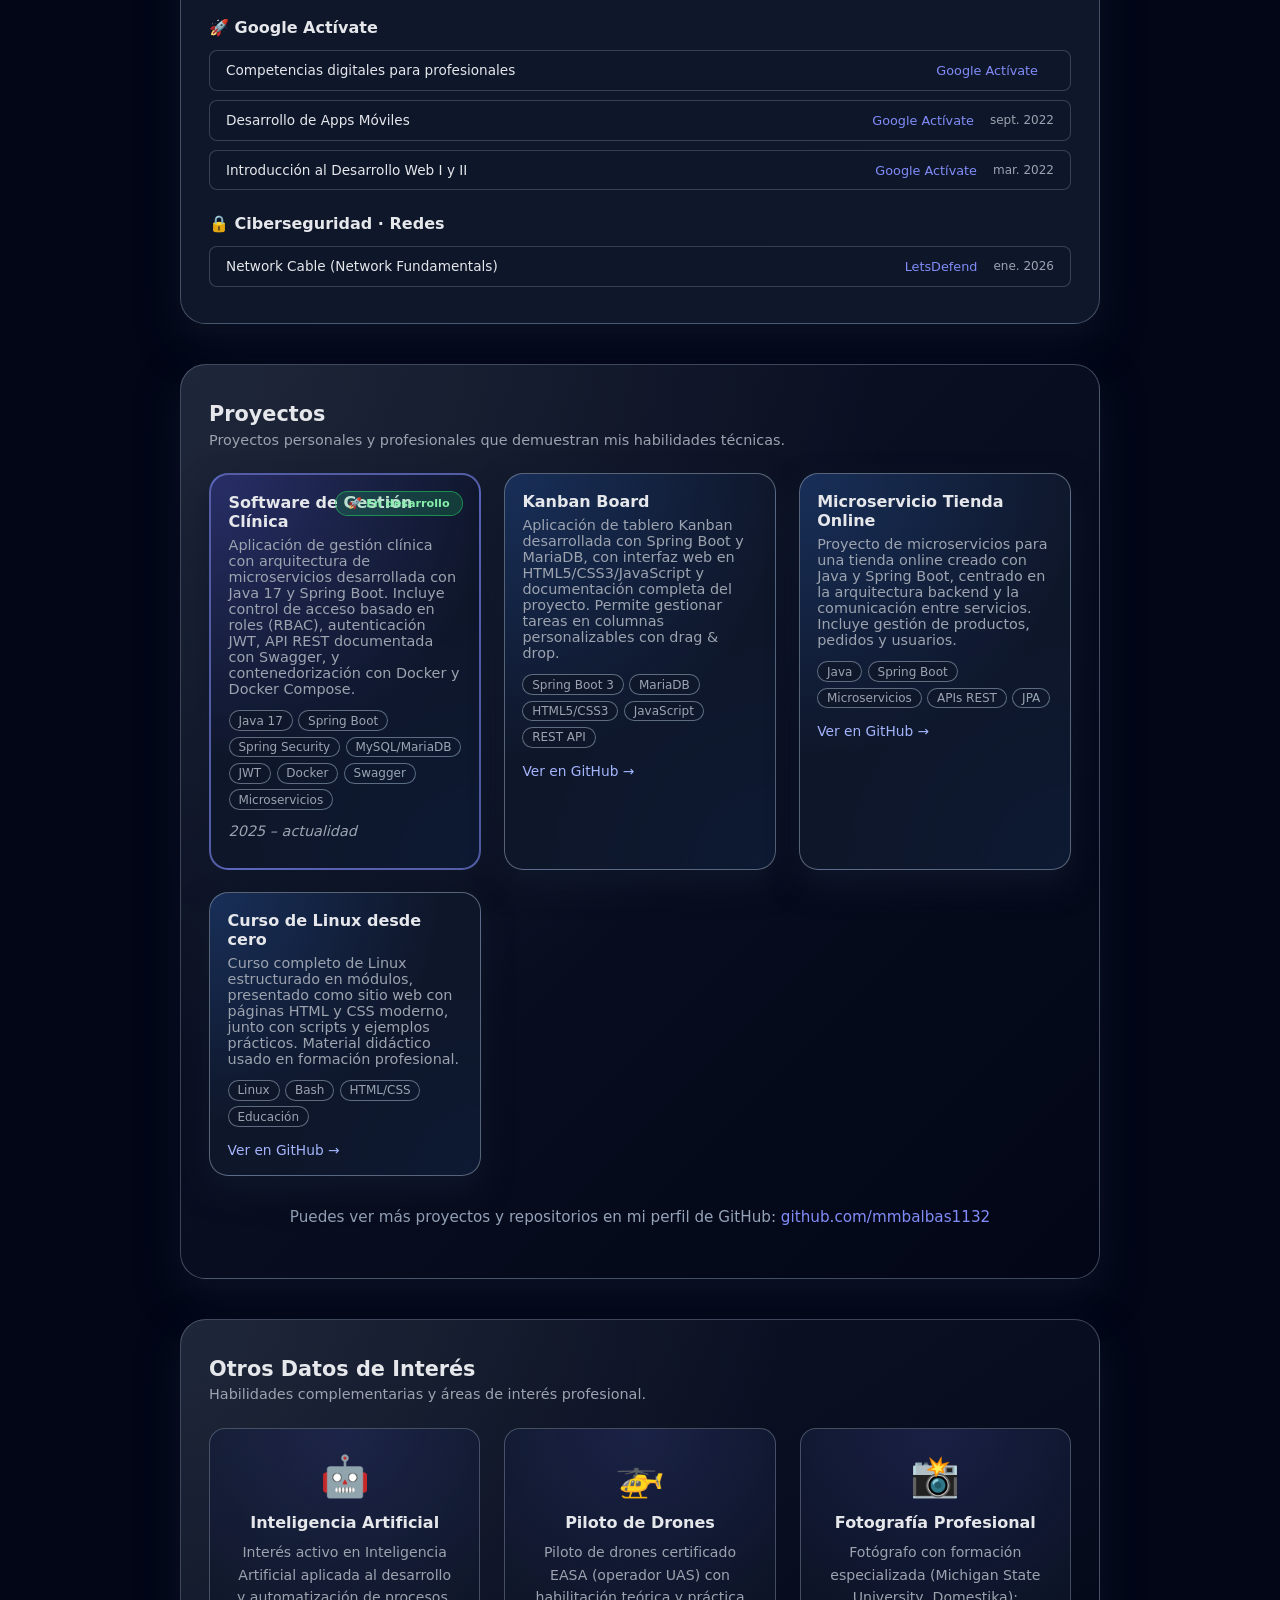
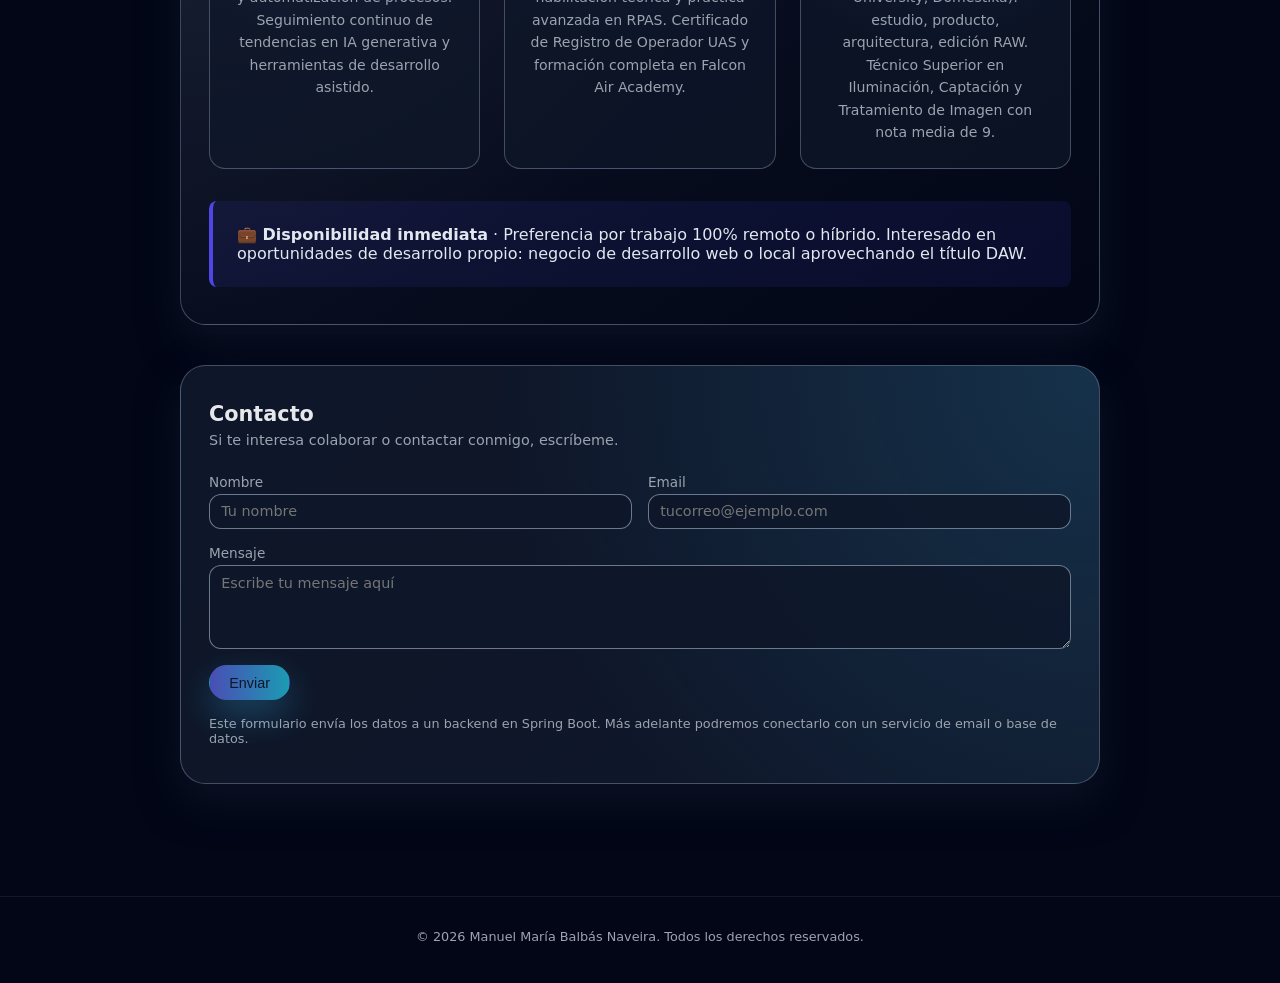
==== commit 7b399241: "Update API endpoint in index.html for production deployment" ====
--- a/index.html
+++ b/index.html
@@ -670,7 +670,8 @@
         }
 
         try {
-          const response = await fetch("http://localhost:8080/api/contact", {
+			const API_URL = "https://web-portfolio-production.up.railway.app";
+			const response = await fetch(`${API_URL}/api/contact`, {
             method: "POST",
             headers: {
               "Content-Type": "application/json",
--- a/styles.css
+++ b/styles.css
@@ -171,6 +171,34 @@
   line-height: 1.7;
 }
 
+.hero__tech-stack {
+  margin: 1rem 0 0.5rem;
+  padding: 0.6rem 1rem;
+  border-radius: 0.75rem;
+  background: rgba(15, 23, 42, 0.6);
+  border: 1px solid rgba(148, 163, 184, 0.4);
+  color: #818cf8;
+  font-size: 0.9rem;
+  font-weight: 500;
+  text-align: center;
+  max-width: fit-content;
+}
+
+.hero__contact-info {
+  display: flex;
+  flex-wrap: wrap;
+  gap: 1rem;
+  margin-top: 1rem;
+  font-size: 0.85rem;
+  color: var(--text-soft);
+}
+
+.hero__contact-info span {
+  display: flex;
+  align-items: center;
+  gap: 0.3rem;
+}
+
 .hero__actions {
   display: flex;
   flex-wrap: wrap;
@@ -316,6 +344,215 @@
   color: var(--text-soft);
 }
 
+/* Nuevos estilos para sección CV expandida */
+.cv-section {
+  margin-bottom: 2.5rem;
+}
+
+.cv-section:last-child {
+  margin-bottom: 0;
+}
+
+.cv-section__title {
+  margin: 0 0 1.2rem;
+  font-size: 1.3rem;
+  color: var(--text);
+  padding-bottom: 0.5rem;
+  border-bottom: 2px solid rgba(99, 102, 241, 0.3);
+}
+
+.timeline-item {
+  position: relative;
+  padding: 0.8rem 0 1.2rem 1.5rem;
+  border-left: 2px solid var(--border-subtle);
+}
+
+.timeline-item::before {
+  content: "";
+  position: absolute;
+  left: -7px;
+  top: 1rem;
+  width: 12px;
+  height: 12px;
+  border-radius: 999px;
+  background: radial-gradient(circle at 30% 30%, #e5e7eb, #6366f1);
+  box-shadow: 0 0 12px rgba(129, 140, 248, 0.9);
+}
+
+.timeline-item__header {
+  display: flex;
+  flex-direction: column;
+  gap: 0.2rem;
+}
+
+.timeline-item__header h4 {
+  margin: 0;
+  font-size: 1rem;
+  color: var(--text);
+}
+
+.timeline-item__company {
+  font-size: 0.9rem;
+  color: #818cf8;
+  font-weight: 500;
+}
+
+.timeline-item__date {
+  display: block;
+  margin: 0.3rem 0 0.5rem;
+  font-size: 0.8rem;
+  color: var(--text-soft);
+  font-style: italic;
+}
+
+.timeline-item__description {
+  margin: 0.5rem 0;
+  font-size: 0.9rem;
+  color: var(--text-soft);
+  line-height: 1.6;
+}
+
+.timeline-item__list {
+  margin: 0.7rem 0;
+  padding-left: 1.2rem;
+  color: var(--text-soft);
+}
+
+.timeline-item__list li {
+  margin-bottom: 0.4rem;
+  font-size: 0.88rem;
+  line-height: 1.5;
+}
+
+.timeline-item__skills {
+  display: flex;
+  flex-wrap: wrap;
+  gap: 0.4rem;
+  margin-top: 0.7rem;
+}
+
+.timeline-item__skills span {
+  padding: 0.2rem 0.6rem;
+  border-radius: 999px;
+  background: rgba(99, 102, 241, 0.15);
+  border: 1px solid rgba(99, 102, 241, 0.4);
+  font-size: 0.75rem;
+  color: #a5b4fc;
+}
+
+/* Skills Grid */
+.skills-grid {
+  display: grid;
+  grid-template-columns: repeat(auto-fit, minmax(280px, 1fr));
+  gap: 1.2rem;
+}
+
+.skill-category {
+  padding: 1rem;
+  border-radius: 0.75rem;
+  background: rgba(15, 23, 42, 0.6);
+  border: 1px solid rgba(148, 163, 184, 0.4);
+}
+
+.skill-category h4 {
+  margin: 0 0 0.7rem;
+  font-size: 0.95rem;
+  color: var(--text);
+}
+
+.skill-tags {
+  display: flex;
+  flex-wrap: wrap;
+  gap: 0.4rem;
+}
+
+.skill-tags span {
+  padding: 0.25rem 0.7rem;
+  border-radius: 999px;
+  background: rgba(99, 102, 241, 0.12);
+  border: 1px solid rgba(99, 102, 241, 0.35);
+  font-size: 0.8rem;
+  color: #c4b5fd;
+}
+
+/* Teaching Grid */
+.teaching-grid {
+  display: grid;
+  grid-template-columns: repeat(auto-fit, minmax(240px, 1fr));
+  gap: 1rem;
+}
+
+.teaching-item {
+  padding: 1rem;
+  border-radius: 0.75rem;
+  background: rgba(15, 23, 42, 0.6);
+  border: 1px solid rgba(148, 163, 184, 0.4);
+}
+
+.teaching-item h4 {
+  margin: 0 0 0.4rem;
+  font-size: 0.95rem;
+  color: #818cf8;
+}
+
+.teaching-item p {
+  margin: 0;
+  font-size: 0.85rem;
+  color: var(--text-soft);
+  line-height: 1.5;
+}
+
+/* Certifications */
+.certifications-category {
+  margin-bottom: 1.5rem;
+}
+
+.certifications-category:last-child {
+  margin-bottom: 0;
+}
+
+.certifications-category h4 {
+  margin: 0 0 0.8rem;
+  font-size: 1rem;
+  color: var(--text);
+  display: flex;
+  align-items: center;
+  gap: 0.5rem;
+}
+
+.certifications-list {
+  display: flex;
+  flex-direction: column;
+  gap: 0.6rem;
+}
+
+.cert-item {
+  padding: 0.7rem 1rem;
+  border-radius: 0.5rem;
+  background: rgba(15, 23, 42, 0.5);
+  border: 1px solid rgba(148, 163, 184, 0.3);
+  display: grid;
+  grid-template-columns: 1fr auto auto;
+  gap: 1rem;
+  align-items: center;
+  font-size: 0.85rem;
+}
+
+.cert-name {
+  color: var(--text);
+}
+
+.cert-org {
+  color: #818cf8;
+  font-size: 0.8rem;
+}
+
+.cert-date {
+  color: var(--text-soft);
+  font-size: 0.75rem;
+  text-align: right;
+}
+
 .projects-grid {
   display: grid;
   grid-template-columns: repeat(3, minmax(0, 1fr));
@@ -331,6 +568,26 @@
   box-shadow: 0 14px 30px rgba(15, 23, 42, 0.9);
   position: relative;
   overflow: hidden;
+}
+
+.card--featured {
+  border: 2px solid rgba(129, 140, 248, 0.6);
+  background: radial-gradient(circle at top left, rgba(99, 102, 241, 0.3), transparent 60%),
+    rgba(15, 23, 42, 0.98);
+}
+
+.card__badge {
+  position: absolute;
+  top: 1rem;
+  right: 1rem;
+  padding: 0.3rem 0.8rem;
+  border-radius: 999px;
+  background: rgba(34, 197, 94, 0.2);
+  border: 1px solid rgba(34, 197, 94, 0.6);
+  color: #86efac;
+  font-size: 0.7rem;
+  font-weight: 600;
+  z-index: 2;
 }
 
 .card::after {
@@ -346,12 +603,25 @@
 .card h3 {
   margin: 0 0 0.4rem;
   font-size: 1rem;
+  position: relative;
+  z-index: 1;
 }
 
 .card p {
   margin: 0 0 0.8rem;
   font-size: 0.9rem;
   color: var(--text-soft);
+  position: relative;
+  z-index: 1;
+}
+
+.card__status {
+  margin: 0.8rem 0 0;
+  font-size: 0.8rem;
+  color: var(--text-soft);
+  font-style: italic;
+  position: relative;
+  z-index: 1;
 }
 
 .card__tags {
@@ -391,6 +661,46 @@
   width: 100%;
 }
 
+/* Grid de 3 columnas para otros datos */
+.grid-3 {
+  display: grid;
+  grid-template-columns: repeat(3, minmax(0, 1fr));
+  gap: 1.5rem;
+}
+
+.info-card {
+  padding: 1.5rem;
+  border-radius: 1rem;
+  background: radial-gradient(circle at top, rgba(99, 102, 241, 0.15), transparent 60%),
+    rgba(15, 23, 42, 0.7);
+  border: 1px solid rgba(148, 163, 184, 0.4);
+  text-align: center;
+  transition: transform 0.2s ease, border-color 0.2s ease;
+}
+
+.info-card:hover {
+  transform: translateY(-4px);
+  border-color: rgba(129, 140, 248, 0.6);
+}
+
+.info-card__icon {
+  font-size: 2.5rem;
+  margin-bottom: 0.8rem;
+}
+
+.info-card h3 {
+  margin: 0 0 0.6rem;
+  font-size: 1rem;
+  color: var(--text);
+}
+
+.info-card p {
+  margin: 0;
+  font-size: 0.88rem;
+  color: var(--text-soft);
+  line-height: 1.6;
+}
+
 .contact-form {
   display: flex;
   flex-direction: column;
@@ -477,14 +787,26 @@
     margin-top: 1.2rem;
   }
 
+  .hero__tech-stack {
+    font-size: 0.8rem;
+  }
+
+  .hero__contact-info {
+    flex-direction: column;
+    gap: 0.5rem;
+  }
+
   .section {
     padding-inline: 1.45rem;
   }
 
   .grid-2,
+  .grid-3,
   .cv,
   .projects-grid,
-  .form-row {
+  .form-row,
+  .skills-grid,
+  .teaching-grid {
     grid-template-columns: minmax(0, 1fr);
     display: grid;
   }
@@ -492,4 +814,28 @@
   .form-row {
     gap: 0.75rem;
   }
-}
+
+  .cert-item {
+    grid-template-columns: 1fr;
+    gap: 0.5rem;
+  }
+
+  .cert-org,
+  .cert-date {
+    text-align: left;
+  }
+}
+
+@media (max-width: 480px) {
+  .hero h1 {
+    font-size: 1.8rem;
+  }
+
+  .section__header h2 {
+    font-size: 1.1rem;
+  }
+
+  .cv-section__title {
+    font-size: 1.1rem;
+  }
+}
